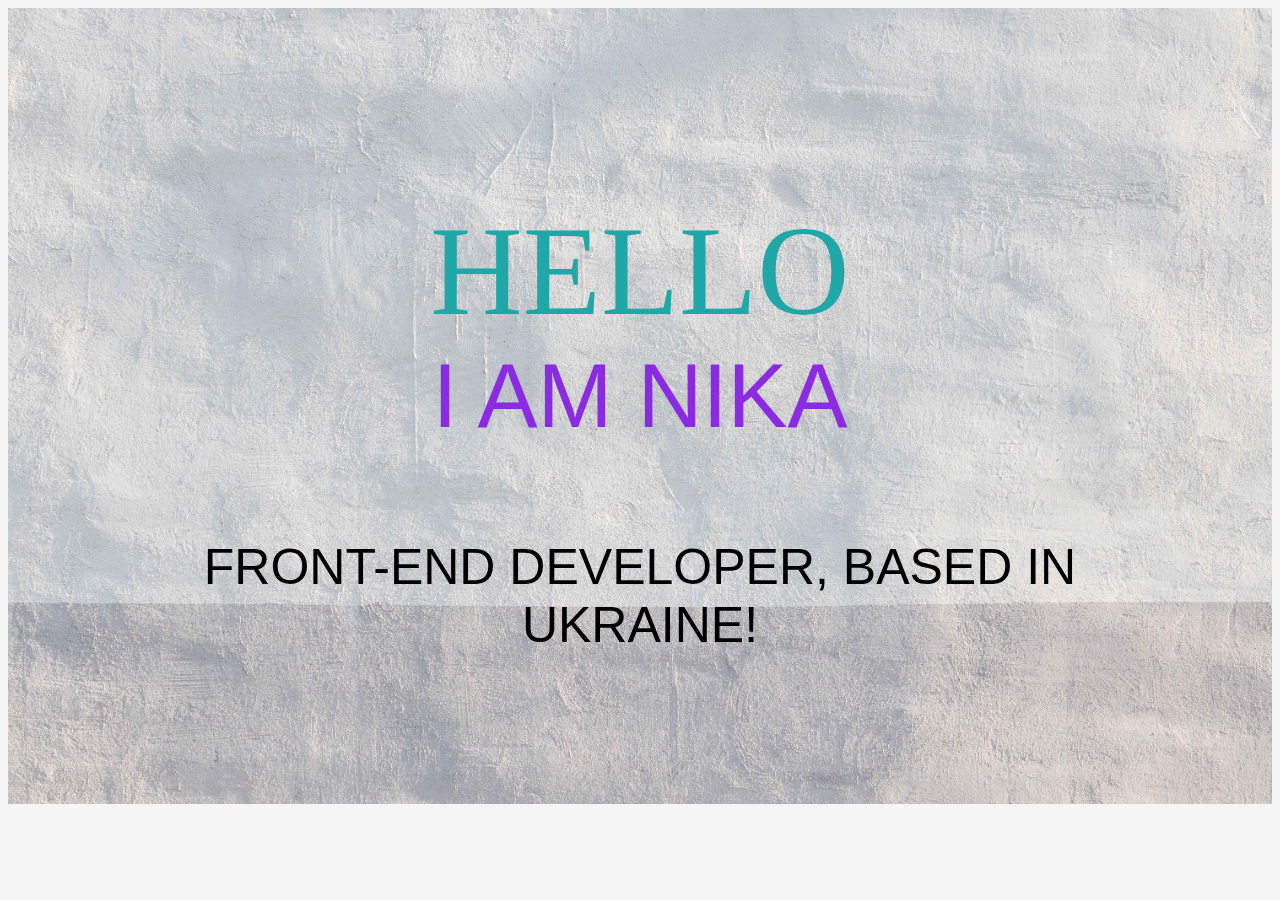
==== index.html @ bc00731a "create portfolio page" ====
<!DOCTYPE html>
<html lang="en">

<head>
    <meta charset="UTF-8">
    <meta name="viewport" content="width=device-width, initial-scale=1.0">
    <link rel="stylesheet" href="/css/portfolio.css">
    <link href="https://cdn.jsdelivr.net/npm/bootstrap@5.3.2/dist/css/bootstrap.min.css">
    <title>Nika-Portfolio</title>
</head>

<body>
    <div class="container">
    <div class="about_me">
        <p class="title"><em>Hello</em><br />I am Nika</p>
        <p class="short"> Front-end developer, based in Ukraine!</p>
    </div>
</div>
    <script src="https://cdn.jsdelivr.net/npm/bootstrap@5.3.2/dist/js/bootstrap.bundle.min.js"></script>
</body>

</html>
---- css/portfolio.css ----
body{
    background-color:whitesmoke;
}
.about_me {
  text-transform: uppercase;
  background-image: url(/img/pawel-czerwinski-APVgVX_yDDc-unsplash.jpg);
  background-size: cover;
  padding: 100px;
  text-align: center;
}
.title {
  color: blueviolet;
  font-family: Arial, Helvetica, sans-serif;
  font-size: 10vh;
  font-weight: 500;
}
em {
  color: rgb(32, 167, 167);
  font-family: Inter;
  font-size: 128px;
  font-style: normal;
  font-weight: 400;
  line-height: normal;
}
.short {
  font-size: 50px;
  font-family: "Gill Sans", "Gill Sans MT", Calibri, "Trebuchet MS", sans-serif;
}
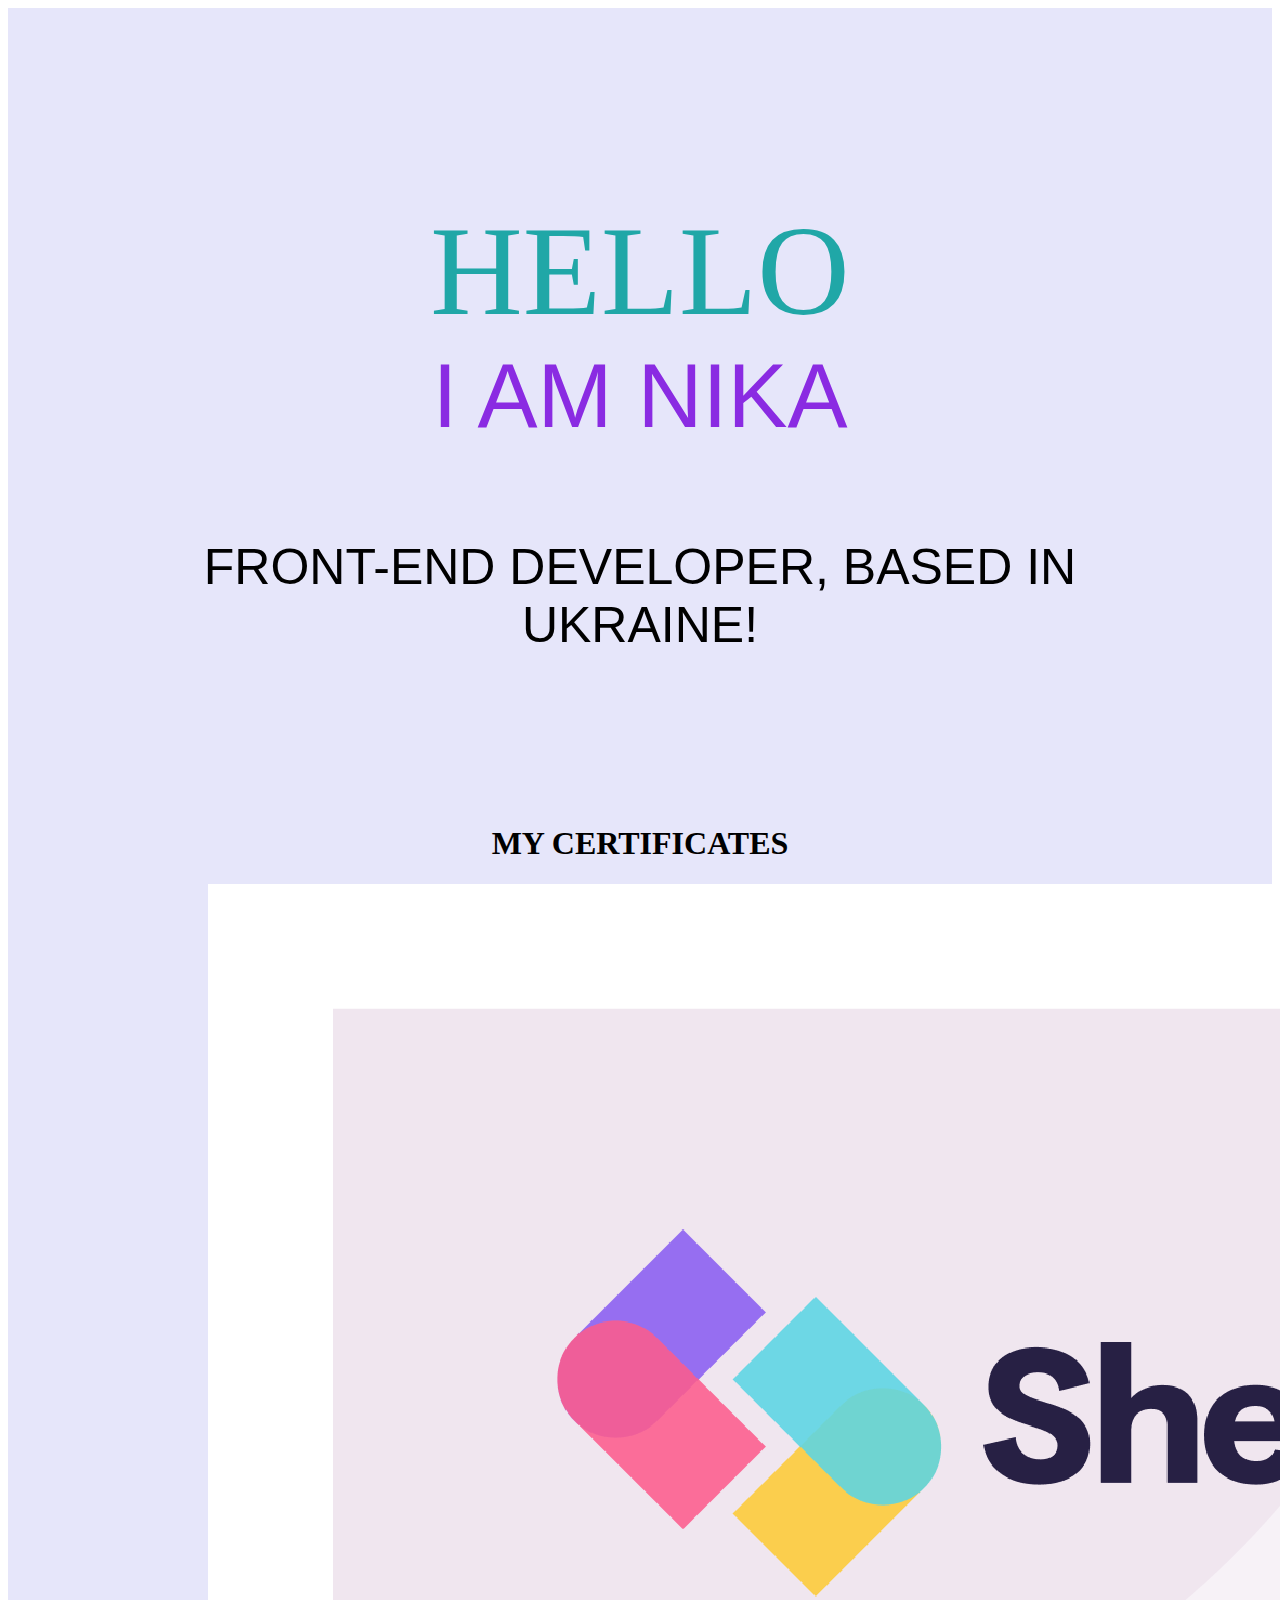
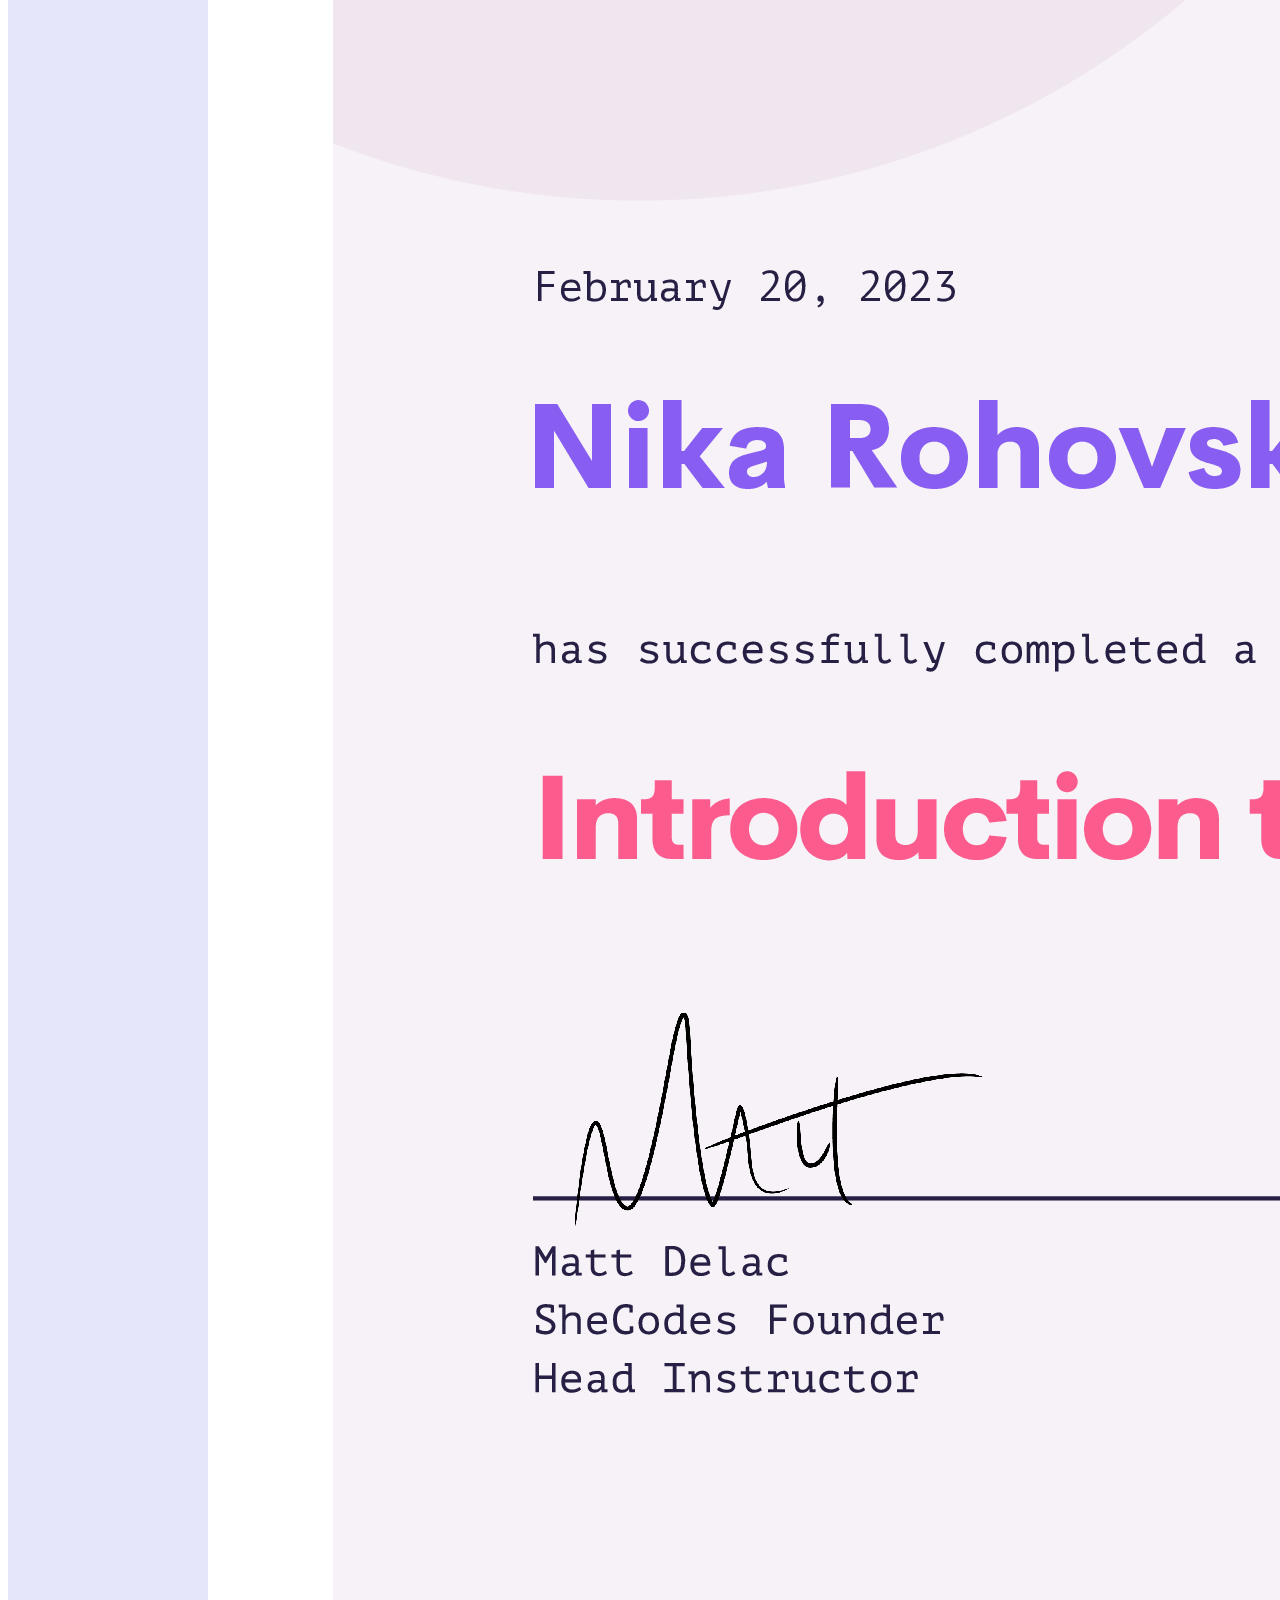
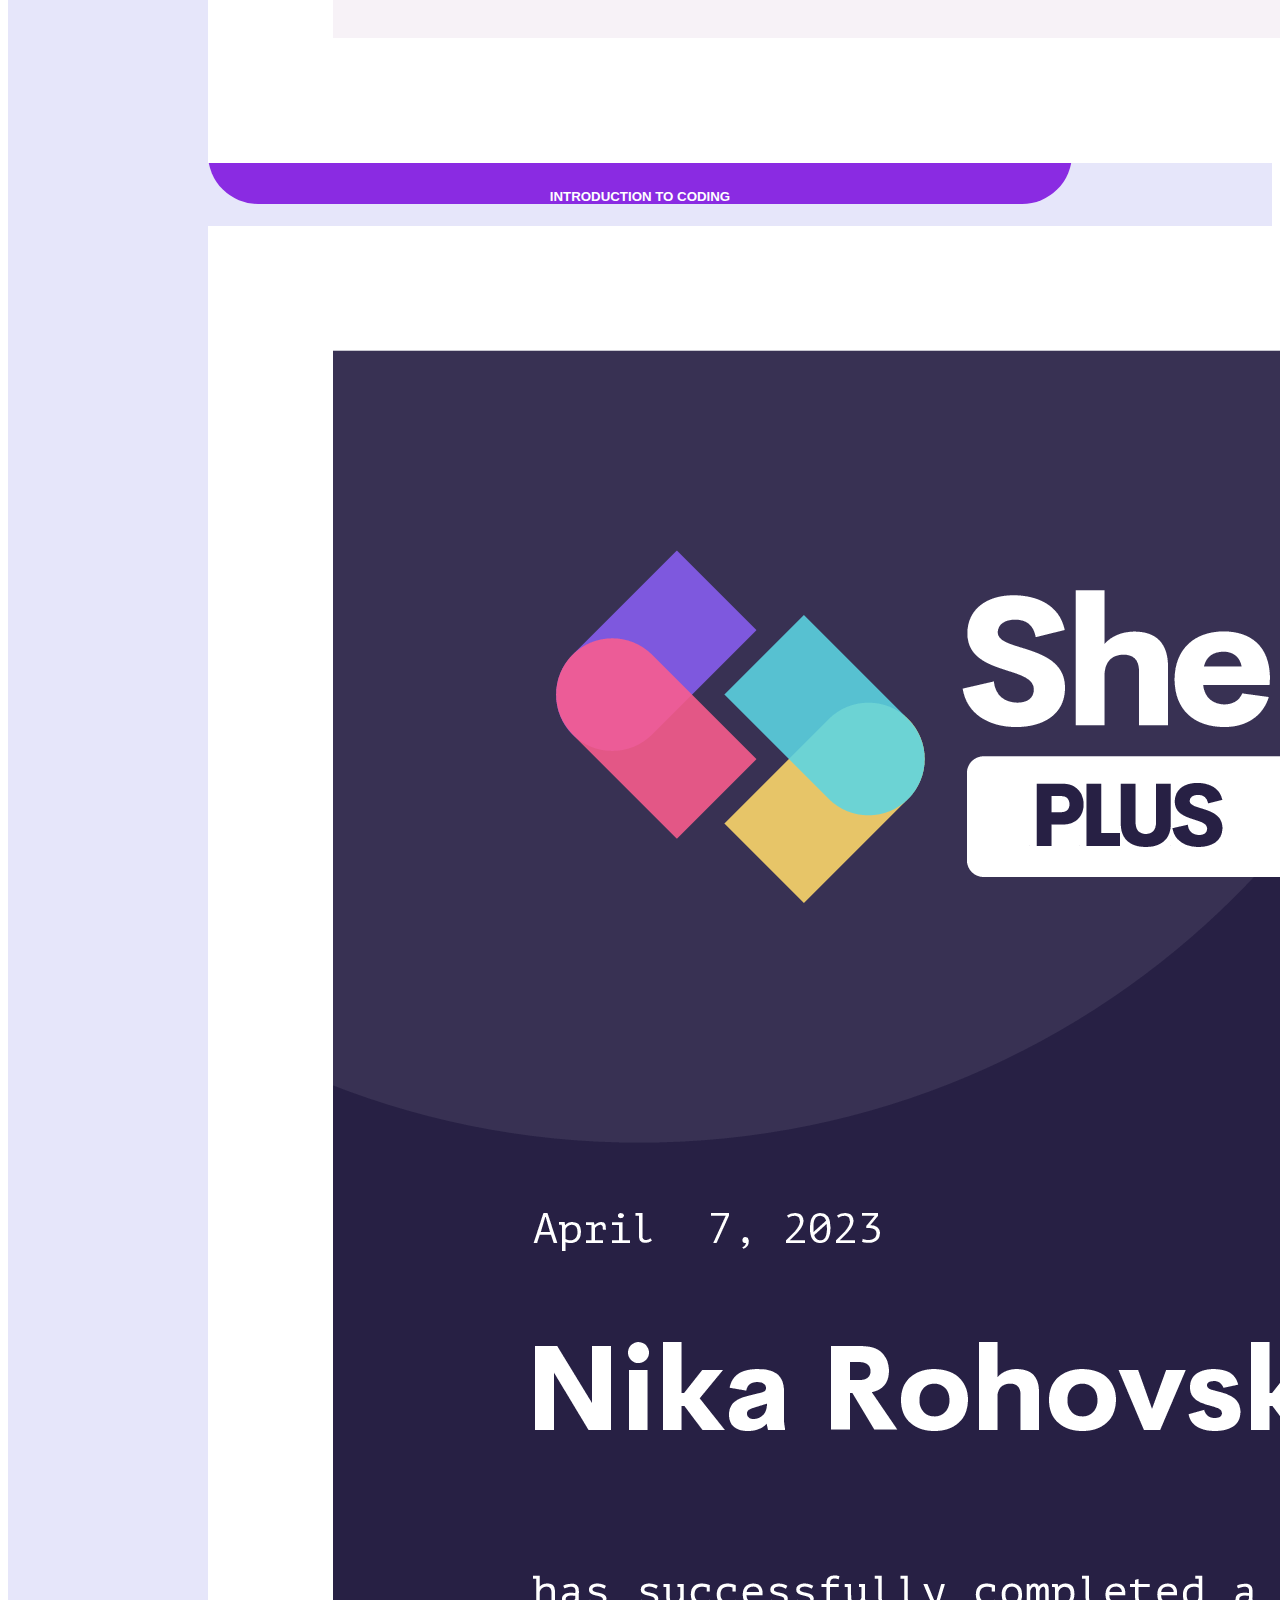
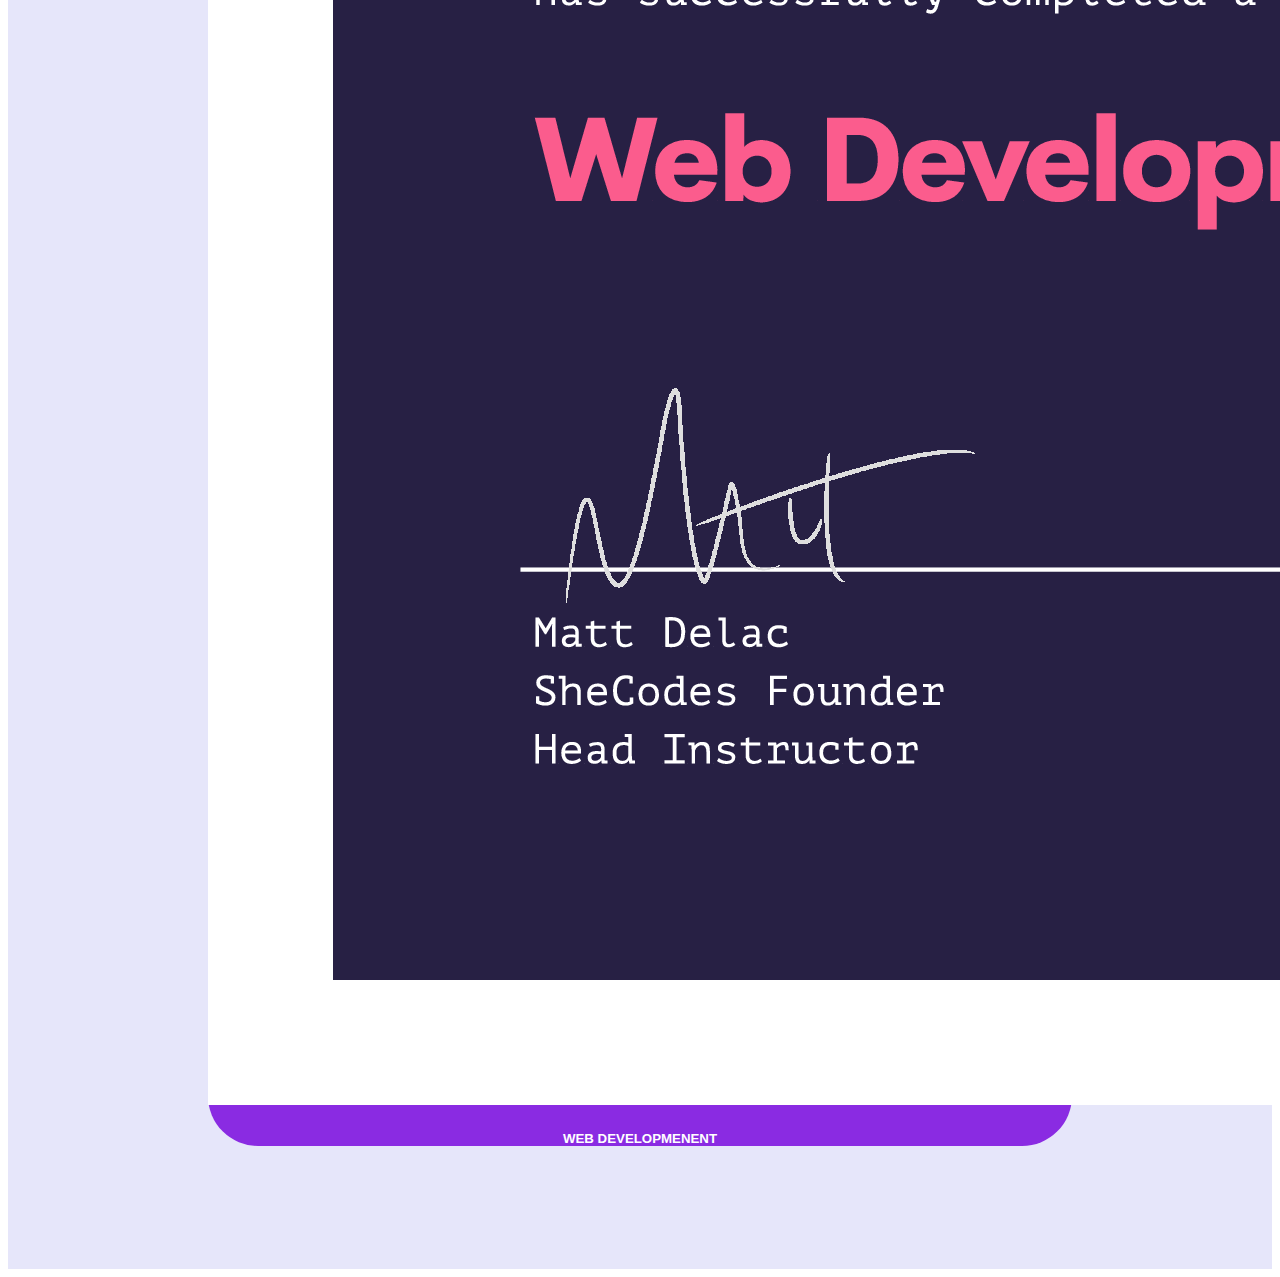
==== commit c1a6d515: "add certificates and link shcodes" ====
--- a/index.html
+++ b/index.html
@@ -5,18 +5,39 @@
     <meta charset="UTF-8">
     <meta name="viewport" content="width=device-width, initial-scale=1.0">
     <link rel="stylesheet" href="/css/portfolio.css">
-    <link href="https://cdn.jsdelivr.net/npm/bootstrap@5.3.2/dist/css/bootstrap.min.css">
+    <link href="https://cdn.jsdelivr.net/npm/bootstrap@5.3.2/dist/css/bootstrap.min.css" rel="stylesheet"
+        integrity="sha384-T3c6CoIi6uLrA9TneNEoa7RxnatzjcDSCmG1MXxSR1GAsXEV/Dwwykc2MPK8M2HN" crossorigin="anonymous">
     <title>Nika-Portfolio</title>
 </head>
 
 <body>
-    <div class="container">
-    <div class="about_me">
-        <p class="title"><em>Hello</em><br />I am Nika</p>
-        <p class="short"> Front-end developer, based in Ukraine!</p>
-    </div>
-</div>
-    <script src="https://cdn.jsdelivr.net/npm/bootstrap@5.3.2/dist/js/bootstrap.bundle.min.js"></script>
+    <div class="portfolio_project">
+        <div class="about_me">
+            <p class="title"><em>Hello</em><br />I am Nika</p>
+            <p class="short"> Front-end developer, based in Ukraine!</p>
+        </div>
+        <div class="portfolio">
+            <h1> My certificates</h1>
+            <div class="card-group">
+                <div class="card">
+                    <a href="https://www.shecodes.io">
+                        <img src="/img/134509.png" class="card-img-top" alt="...">
+                    </a>
+                    <div class="card-body">
+                        <h5 class="card-title">Introduction to coding</h5>
+                    </div>
+                </div>
+                <div class="card">
+                    <a href="https://www.shecodes.io">
+                        <img src="/img/139335.png" class="card-img-top" alt="...">
+                    </a>
+                    <div class="card-body">
+                        <h5 class="card-title">Web Developmenent</h5>
+                    </div>
+                </div>
+            </div>
+        </div>
+        <script src="https://cdn.jsdelivr.net/npm/bootstrap@5.3.2/dist/js/bootstrap.bundle.min.js"></script>
 </body>
 
 </html>--- a/css/portfolio.css
+++ b/css/portfolio.css
@@ -1,10 +1,9 @@
-body{
-    background-color:whitesmoke;
+.portfolio_project{
+   background-color:lavender;
+    
 }
 .about_me {
   text-transform: uppercase;
-  background-image: url(/img/pawel-czerwinski-APVgVX_yDDc-unsplash.jpg);
-  background-size: cover;
   padding: 100px;
   text-align: center;
 }
@@ -26,3 +25,19 @@
   font-size: 50px;
   font-family: "Gill Sans", "Gill Sans MT", Calibri, "Trebuchet MS", sans-serif;
 }
+.portfolio{
+    margin: 0px 200px 0px 200px;
+    text-transform: uppercase;
+    font-family: Inter;
+    text-align: center;
+    padding-bottom: 100px;
+}
+.card-group{
+    gap: 50px;
+}
+.card-group .card{
+    border-radius: 50px;
+    background-color: blueviolet;
+    color: rgb(255, 255, 255);
+    font-family: sans-serif;
+}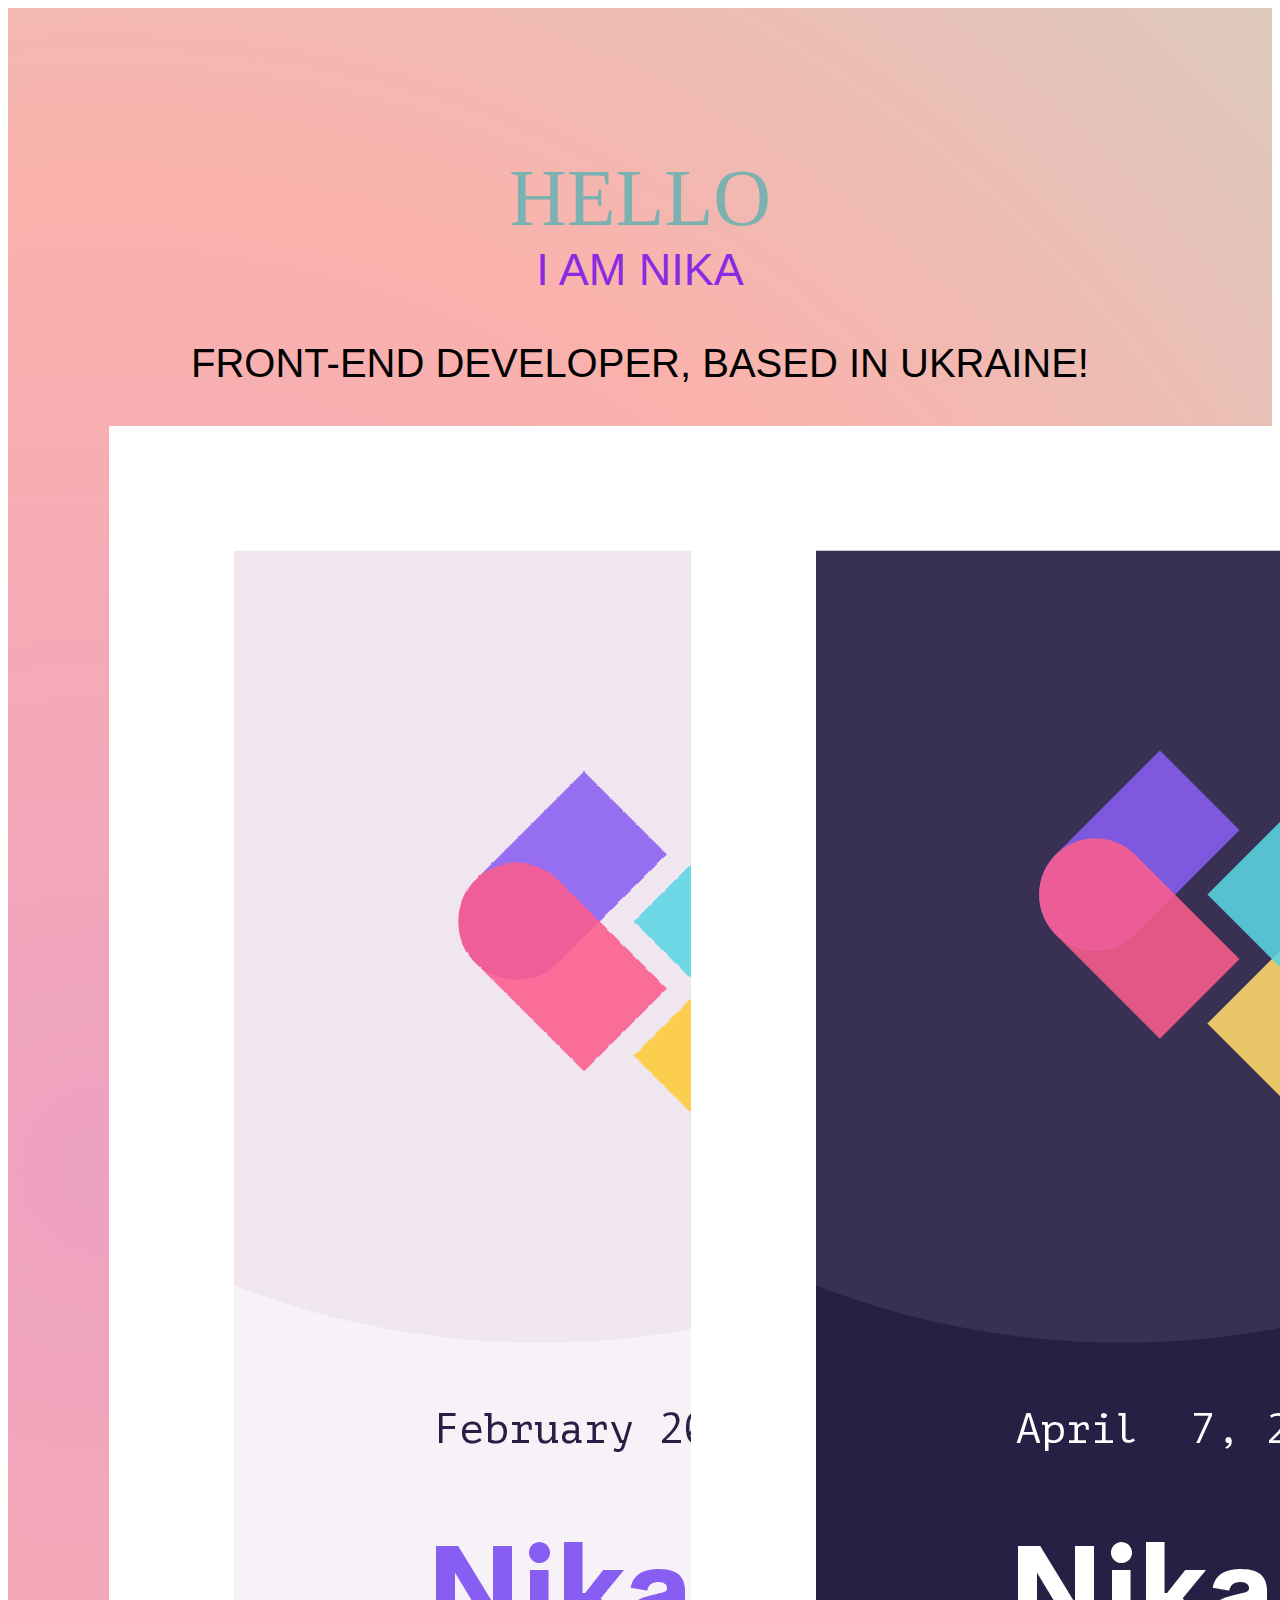
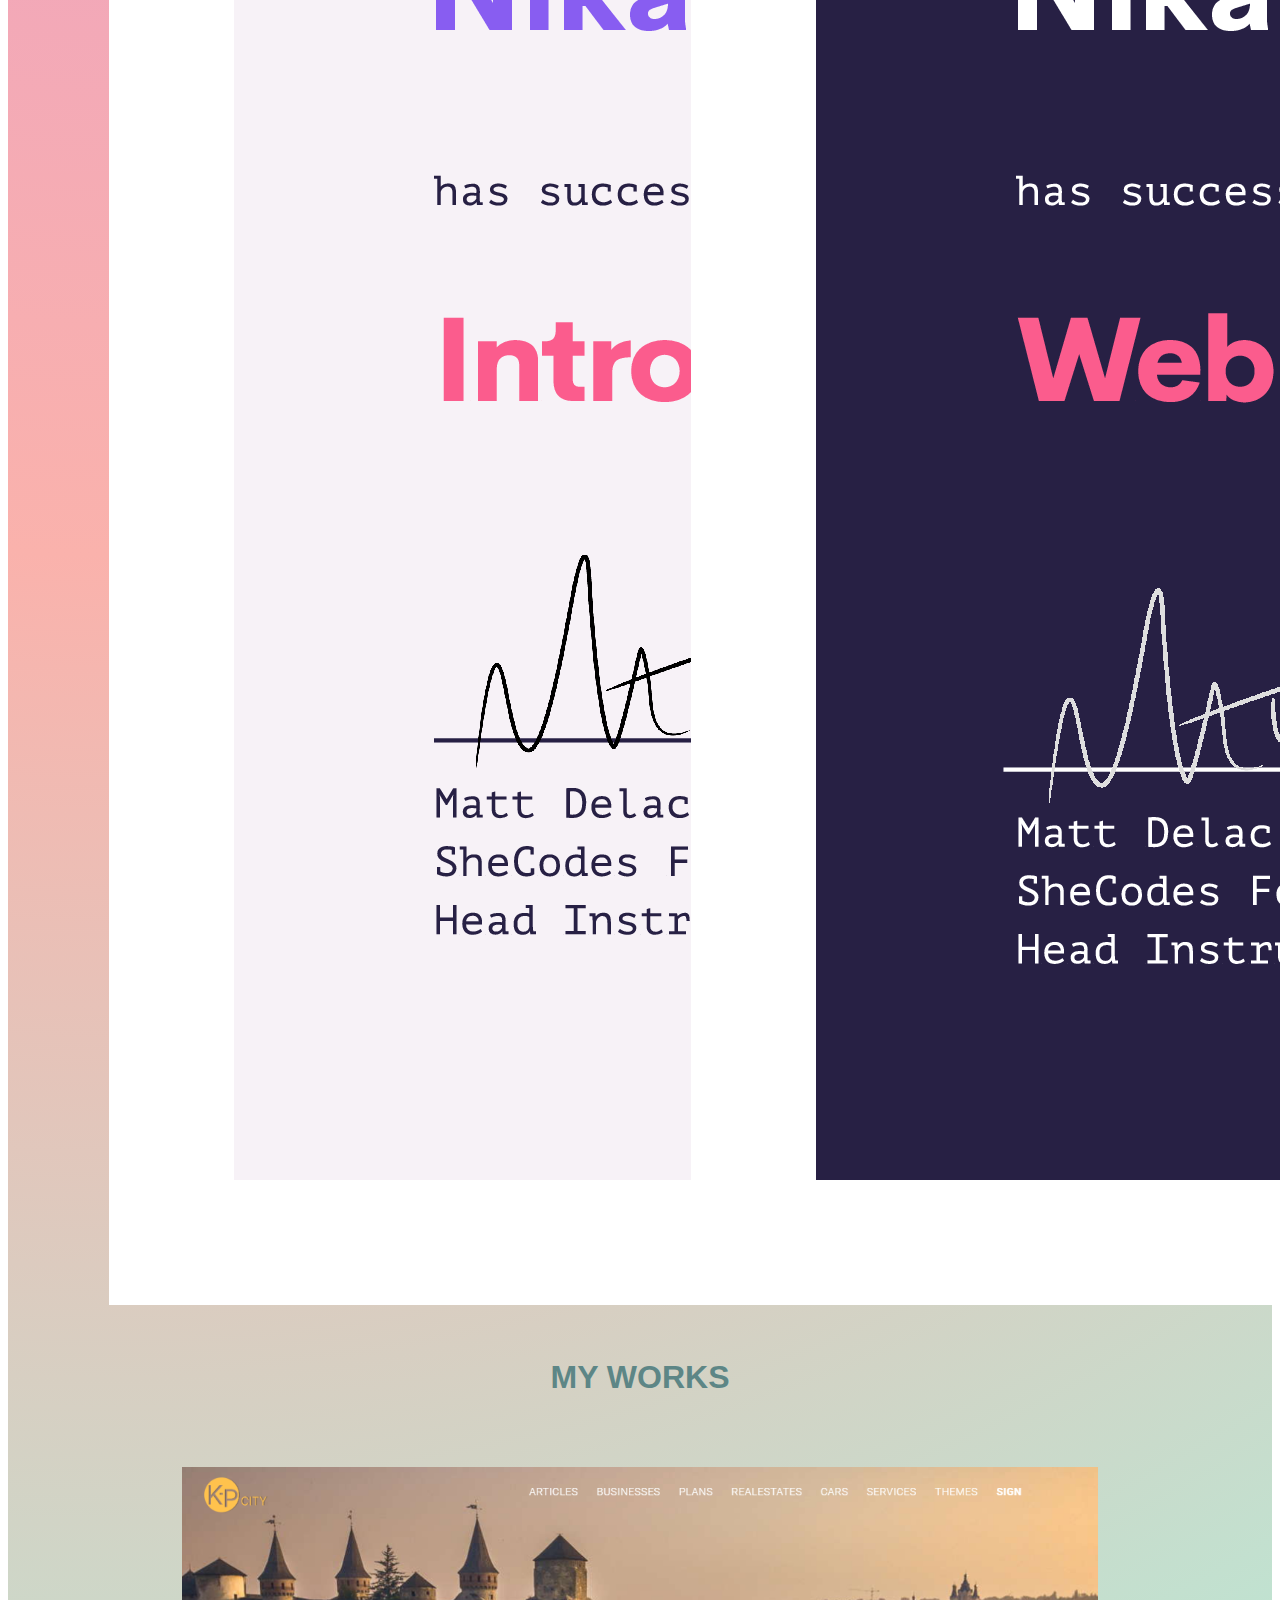
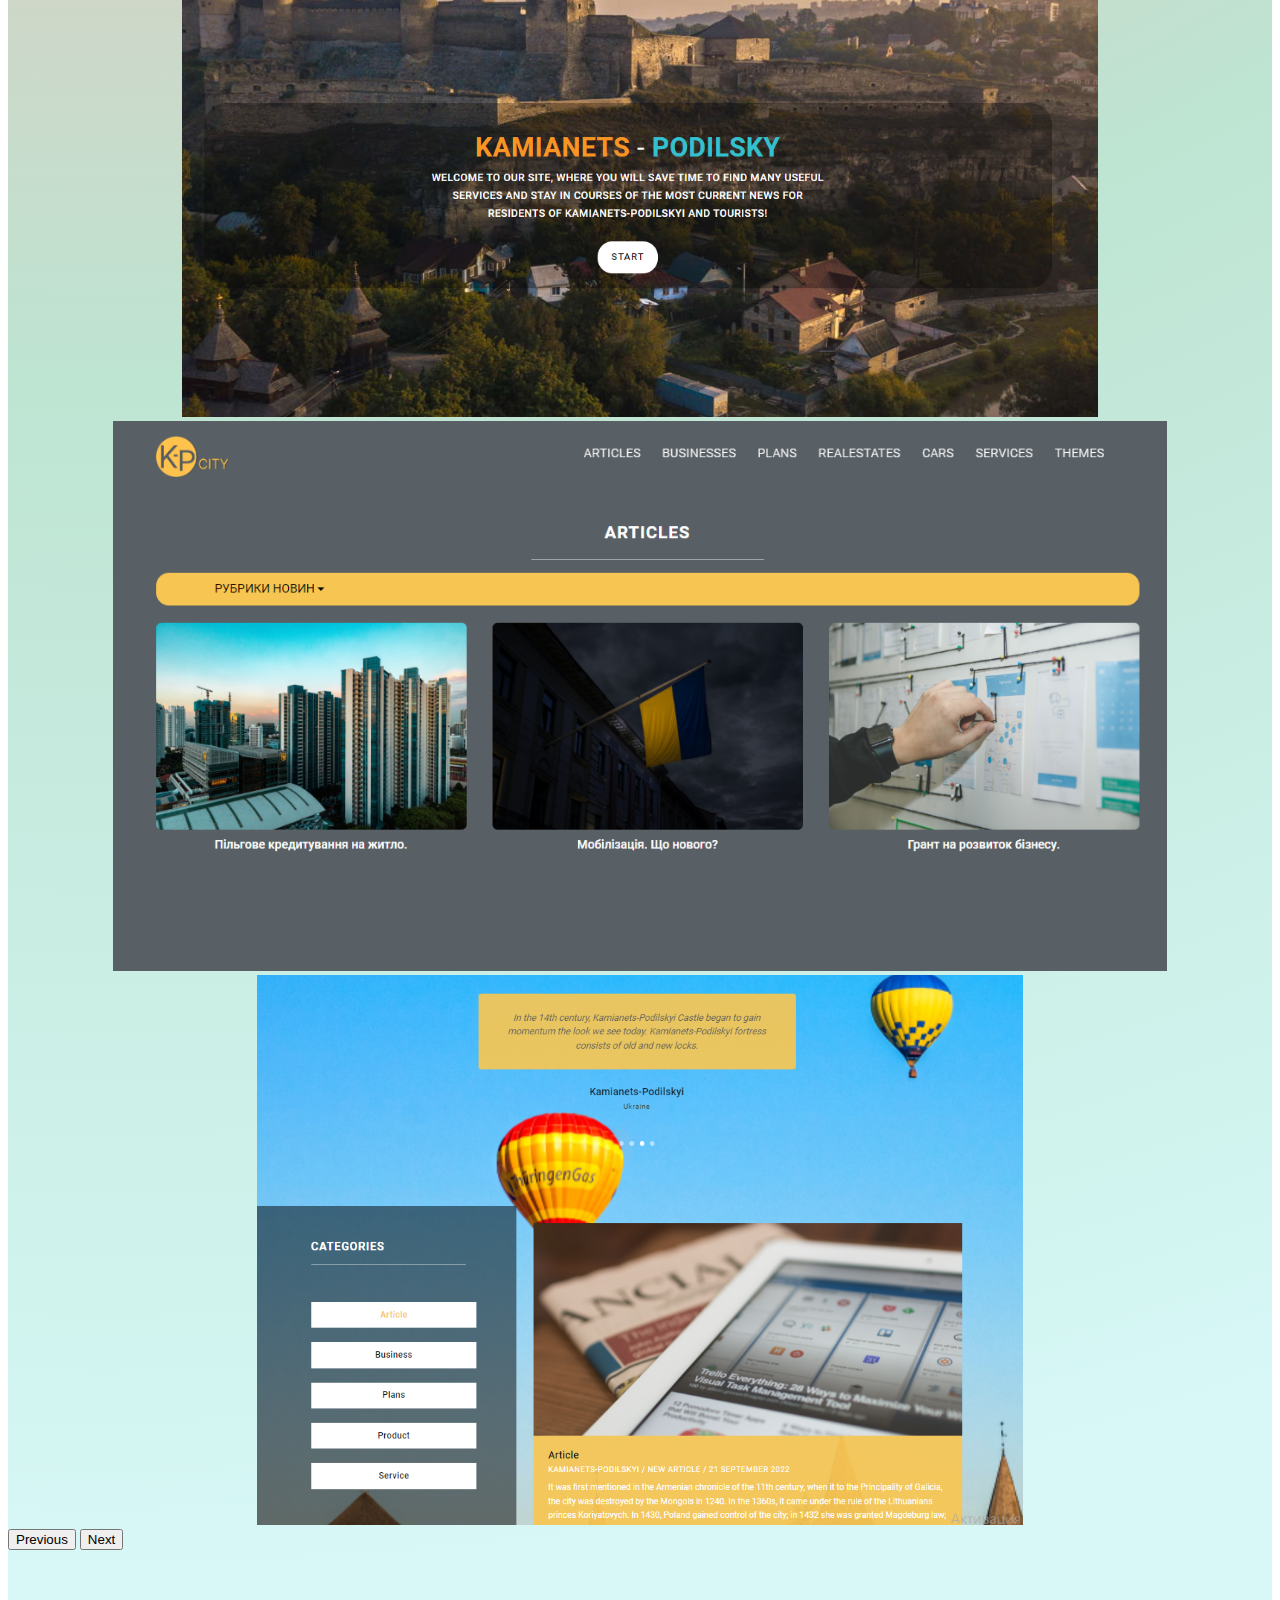
==== commit dfc92e5a: "update my portfolio" ====
--- a/index.html
+++ b/index.html
@@ -12,31 +12,47 @@
 
 <body>
     <div class="portfolio_project">
-        <div class="about_me">
+        <div class="about_me container">
             <p class="title"><em>Hello</em><br />I am Nika</p>
             <p class="short"> Front-end developer, based in Ukraine!</p>
         </div>
-        <div class="portfolio">
-            <h1> My certificates</h1>
-            <div class="card-group">
-                <div class="card">
-                    <a href="https://www.shecodes.io">
-                        <img src="/img/134509.png" class="card-img-top" alt="...">
-                    </a>
-                    <div class="card-body">
-                        <h5 class="card-title">Introduction to coding</h5>
-                    </div>
+        <div class="portfolio container">
+            <div class="card" style="width: 30rem;">
+                <a href="https://www.shecodes.io">
+                <img src="/img/134509.png" class="card-img-top" alt="...">
+                </a>
+              </div>
+              <div class="card" style="width: 30rem;">
+                <a href="https://www.shecodes.io">
+                <img src="/img/139335.png" class="card-img-top" alt="...">
+                </a>
+              </div>
+        </div>
+
+        <div class="my_works container">
+            <h1> My works</h1>
+            <div id="carouselExampleAutoplaying" class="carousel slide" data-bs-ride="carousel">
+                <div class="carousel-inner">
+                  <div class="carousel-item active">
+                    <img src="/img/work1.png" class="d-block w-100" alt="...">
+                  </div>
+                  <div class="carousel-item">
+                    <img src="/img/work2.png" class="d-block w-100" alt="...">
+                  </div>
+                  <div class="carousel-item">
+                    <img src="/img/work3.png" class="d-block w-100" alt="..." width="">
+                  </div>
                 </div>
-                <div class="card">
-                    <a href="https://www.shecodes.io">
-                        <img src="/img/139335.png" class="card-img-top" alt="...">
-                    </a>
-                    <div class="card-body">
-                        <h5 class="card-title">Web Developmenent</h5>
-                    </div>
-                </div>
+                <button class="carousel-control-prev" type="button" data-bs-target="#carouselExampleAutoplaying" data-bs-slide="prev">
+                  <span class="carousel-control-prev-icon" aria-hidden="true"></span>
+                  <span class="visually-hidden">Previous</span>
+                </button>
+                <button class="carousel-control-next" type="button" data-bs-target="#carouselExampleAutoplaying" data-bs-slide="next">
+                  <span class="carousel-control-next-icon" aria-hidden="true"></span>
+                  <span class="visually-hidden">Next</span>
+                </button>
+              </div>
             </div>
-        </div>
         <script src="https://cdn.jsdelivr.net/npm/bootstrap@5.3.2/dist/js/bootstrap.bundle.min.js"></script>
 </body>
 
--- a/css/portfolio.css
+++ b/css/portfolio.css
@@ -1,43 +1,61 @@
 .portfolio_project{
-   background-color:lavender;
-    
+  background: radial-gradient(circle at 7.5% 24%, rgb(237, 161, 193) 0%, rgb(250, 178, 172) 25.5%, rgb(190, 228, 210) 62.3%, rgb(215, 248, 247) 93.8%);
 }
 .about_me {
   text-transform: uppercase;
-  padding: 100px;
+  padding-top: 100px;
   text-align: center;
 }
 .title {
   color: blueviolet;
   font-family: Arial, Helvetica, sans-serif;
-  font-size: 10vh;
+  font-size: 5vh;
   font-weight: 500;
 }
 em {
-  color: rgb(32, 167, 167);
+  color: rgb(124, 177, 177);
   font-family: Inter;
-  font-size: 128px;
+  font-size: 80px;
   font-style: normal;
   font-weight: 400;
   line-height: normal;
 }
 .short {
-  font-size: 50px;
+  font-size: 40px;
   font-family: "Gill Sans", "Gill Sans MT", Calibri, "Trebuchet MS", sans-serif;
 }
 .portfolio{
-    margin: 0px 200px 0px 200px;
-    text-transform: uppercase;
-    font-family: Inter;
-    text-align: center;
-    padding-bottom: 100px;
+  display: flex;
+  justify-content:space-evenly;
 }
 .card-group{
-    gap: 50px;
+  display: block;
+  margin: 0 auto;
+   width: 820px;
 }
 .card-group .card{
     border-radius: 50px;
     background-color: blueviolet;
     color: rgb(255, 255, 255);
     font-family: sans-serif;
+}
+.carousel{
+ padding-top: 50px;
+  display: block;
+  margin: 0 auto;
+}
+.carousel img{
+  width: 100%;
+  height: 550px;
+  object-fit:contain;
+}
+.my_works{
+  padding-bottom: 100px;
+}
+.my_works h1{
+  margin-top: 50px;
+  color: rgb(93, 134, 134);
+  font-family: sans-serif;
+  text-align: center;
+  text-transform: uppercase;
 }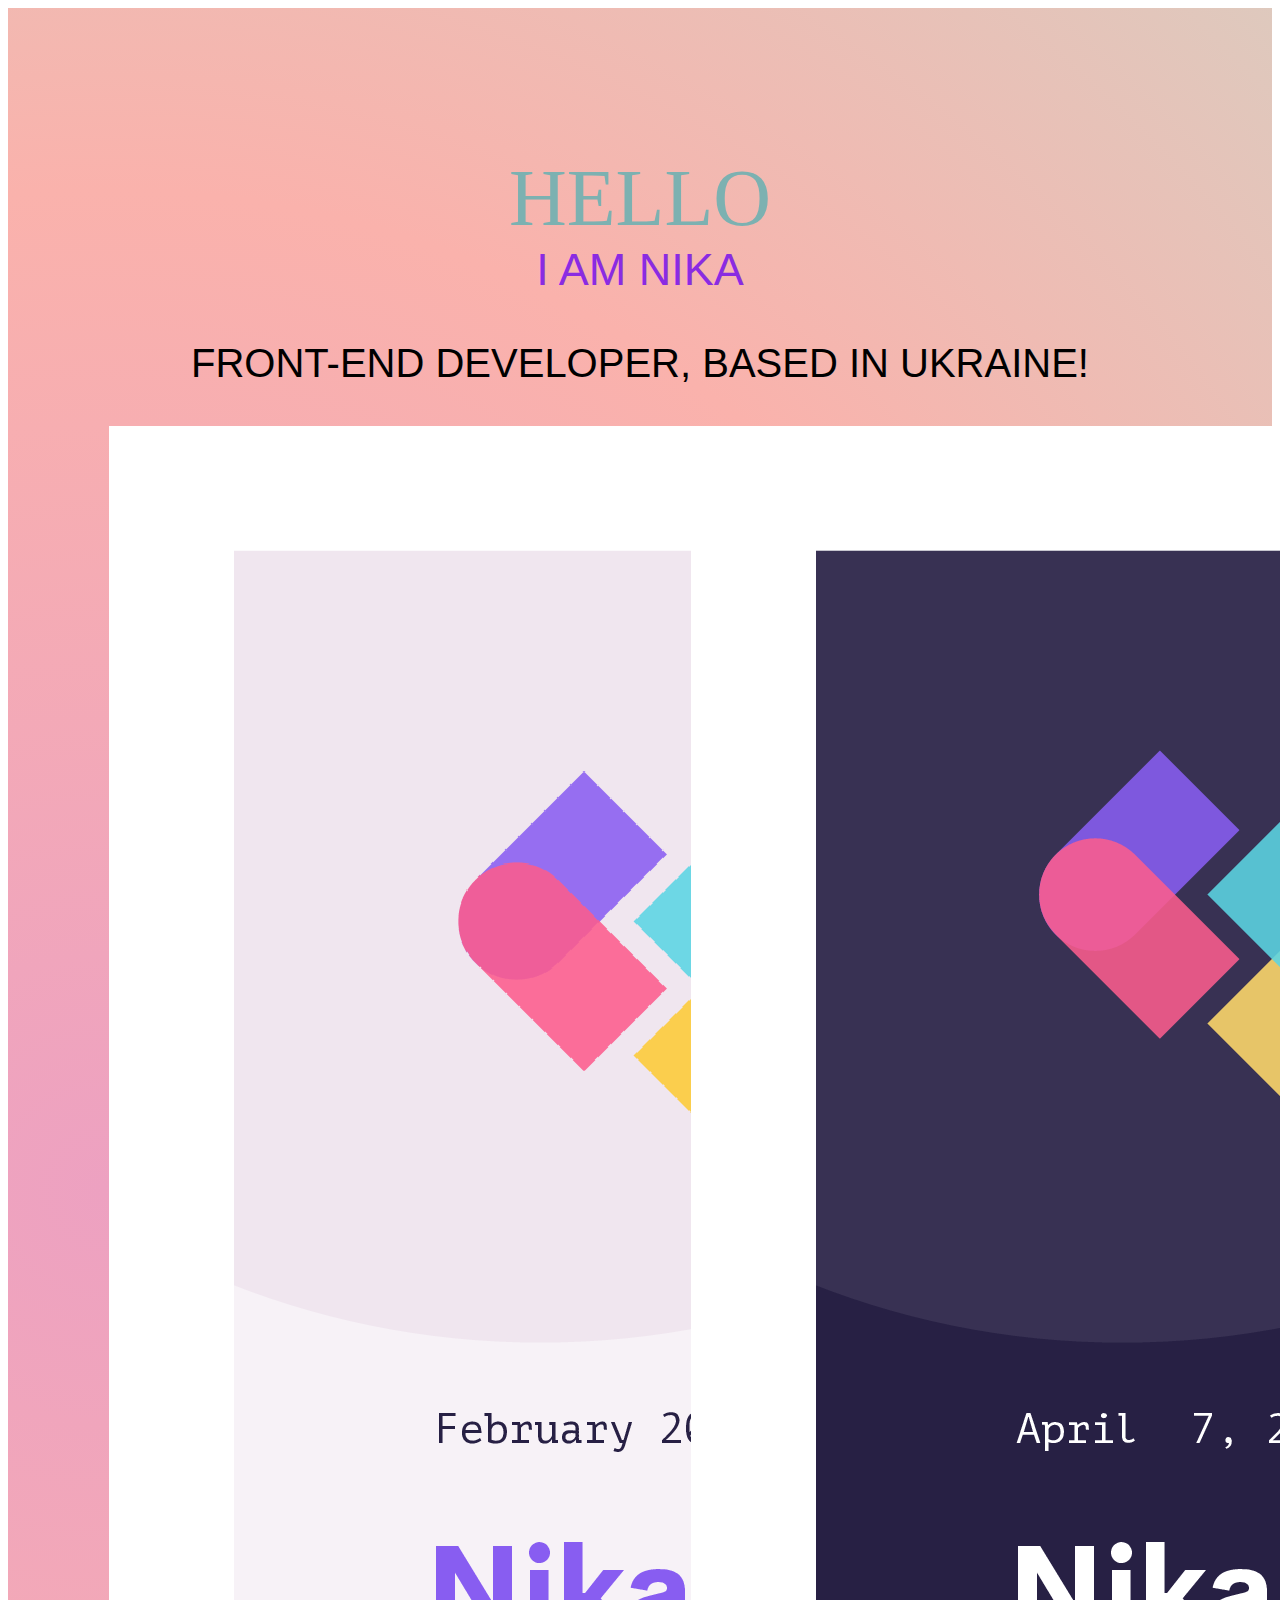
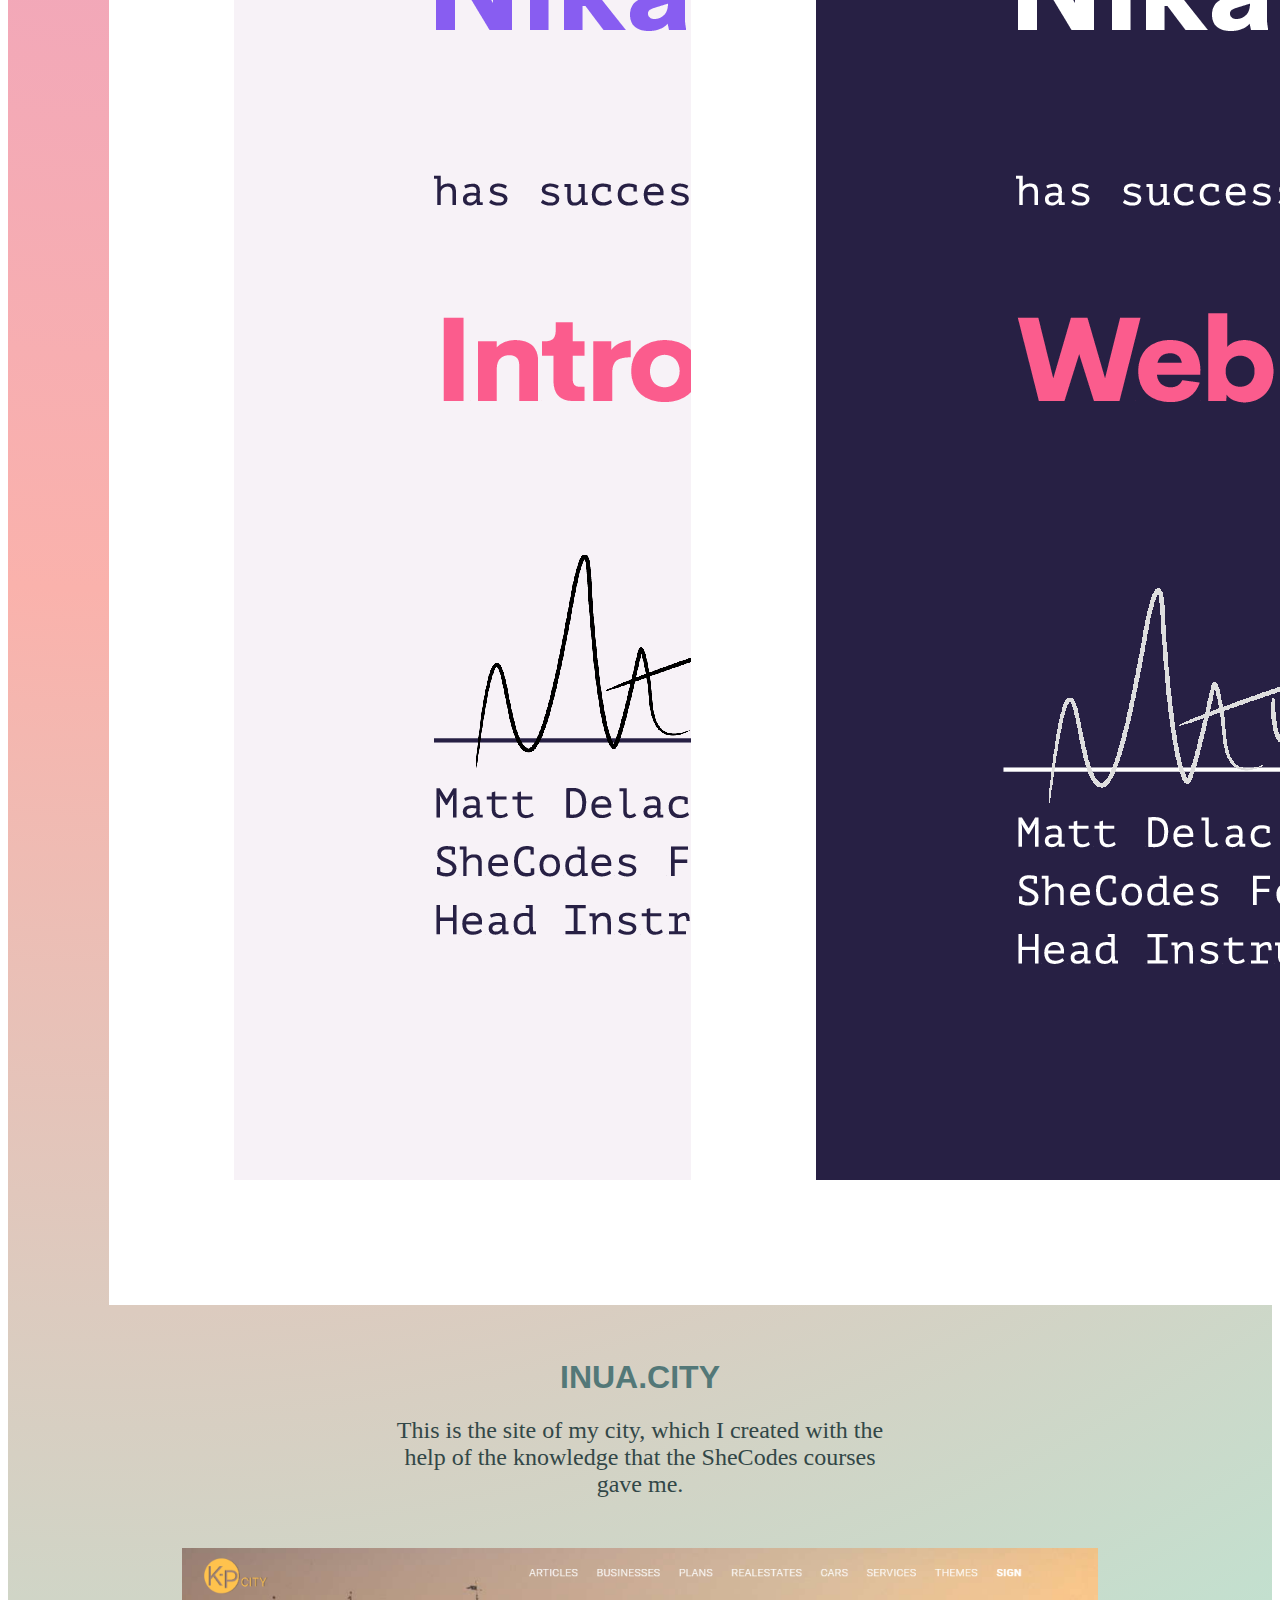
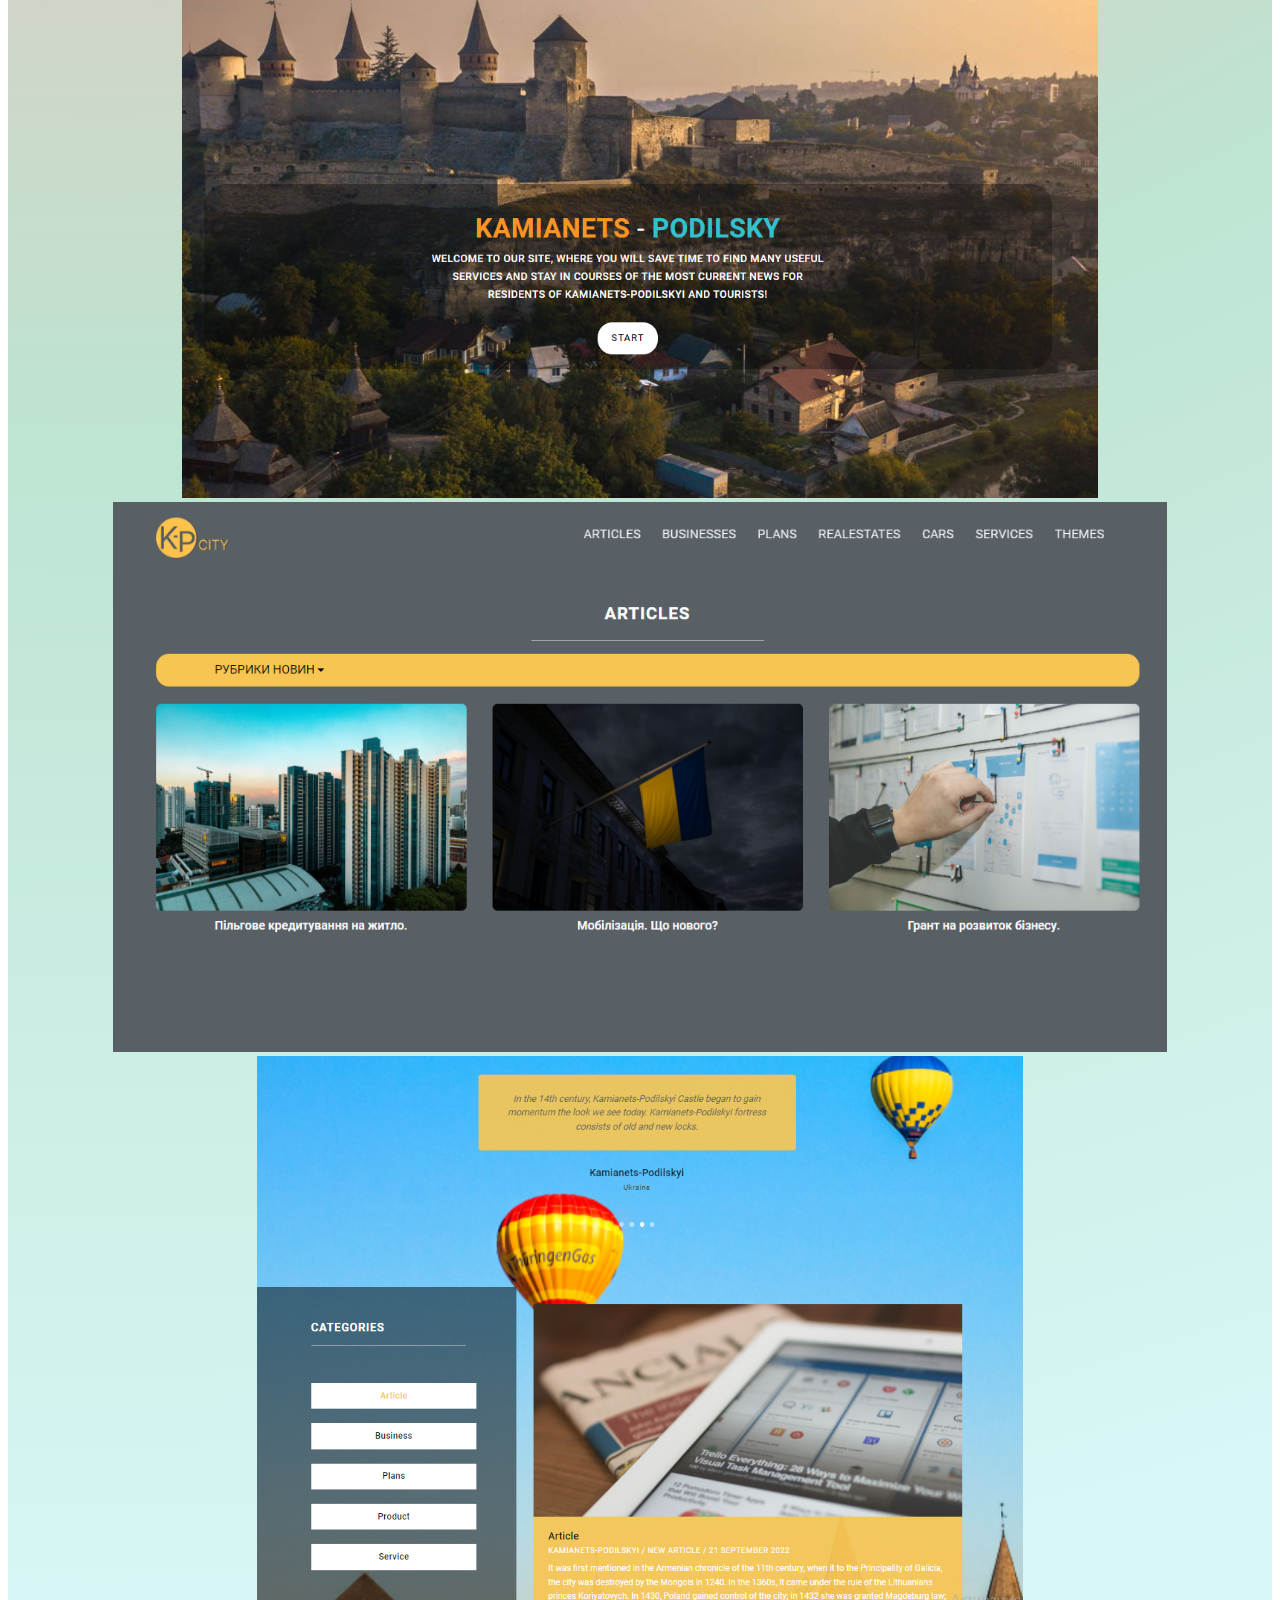
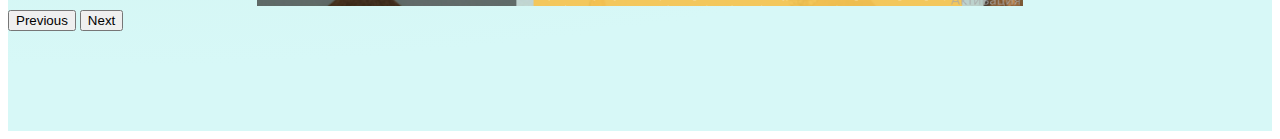
==== commit 7259285d: "update design" ====
--- a/index.html
+++ b/index.html
@@ -30,7 +30,8 @@
         </div>
 
         <div class="my_works container">
-            <h1> My works</h1>
+          <h1>INUA.CITY</h1>
+            <p class="short_works">This is the site of my city, which I created with the help of the knowledge that the SheCodes courses gave me.</p>
             <div id="carouselExampleAutoplaying" class="carousel slide" data-bs-ride="carousel">
                 <div class="carousel-inner">
                   <div class="carousel-item active">
--- a/css/portfolio.css
+++ b/css/portfolio.css
@@ -54,8 +54,16 @@
 }
 .my_works h1{
   margin-top: 50px;
-  color: rgb(93, 134, 134);
+  color: rgb(83, 120, 120);
   font-family: sans-serif;
   text-align: center;
   text-transform: uppercase;
-}+}
+.short_works{
+  color: rgb(50, 71, 71);
+  text-align: center;
+  font-size: 24px;
+  display: block;
+  margin: 0 auto;
+  width: 500px;
+}
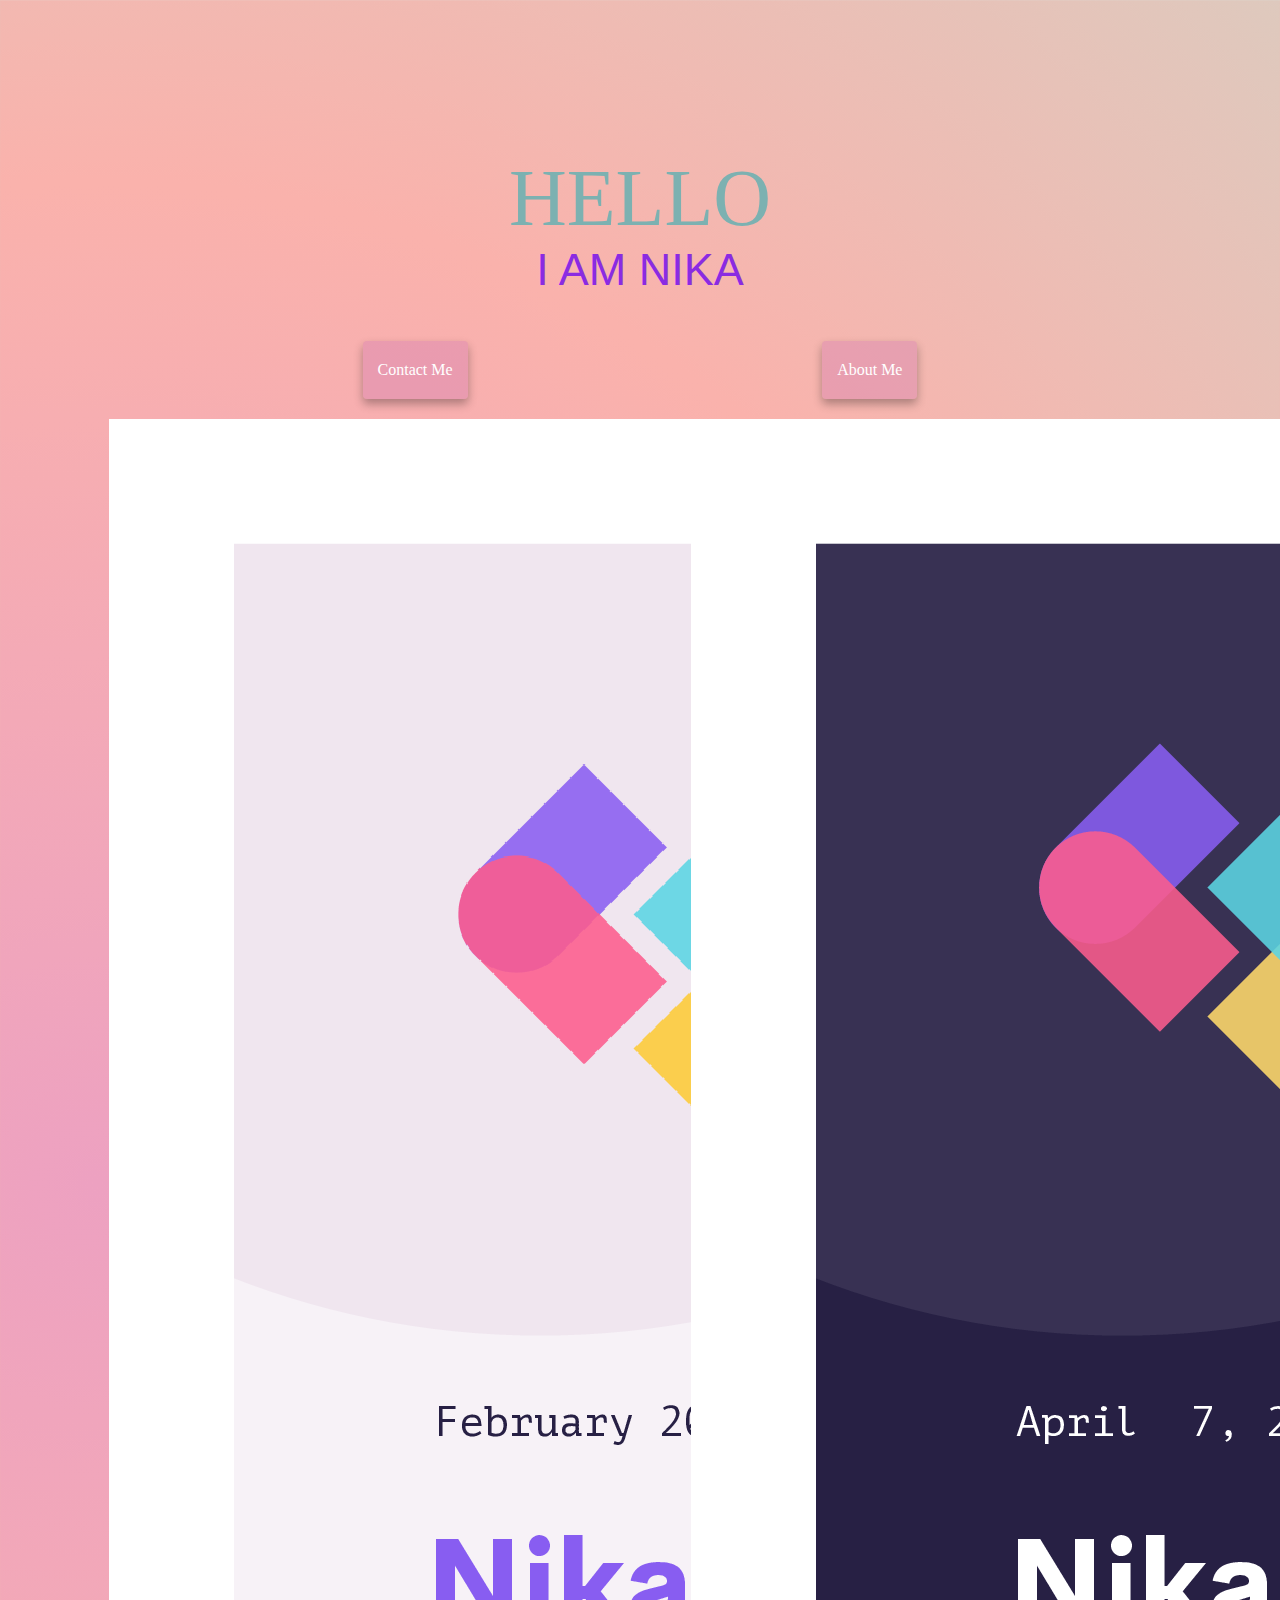
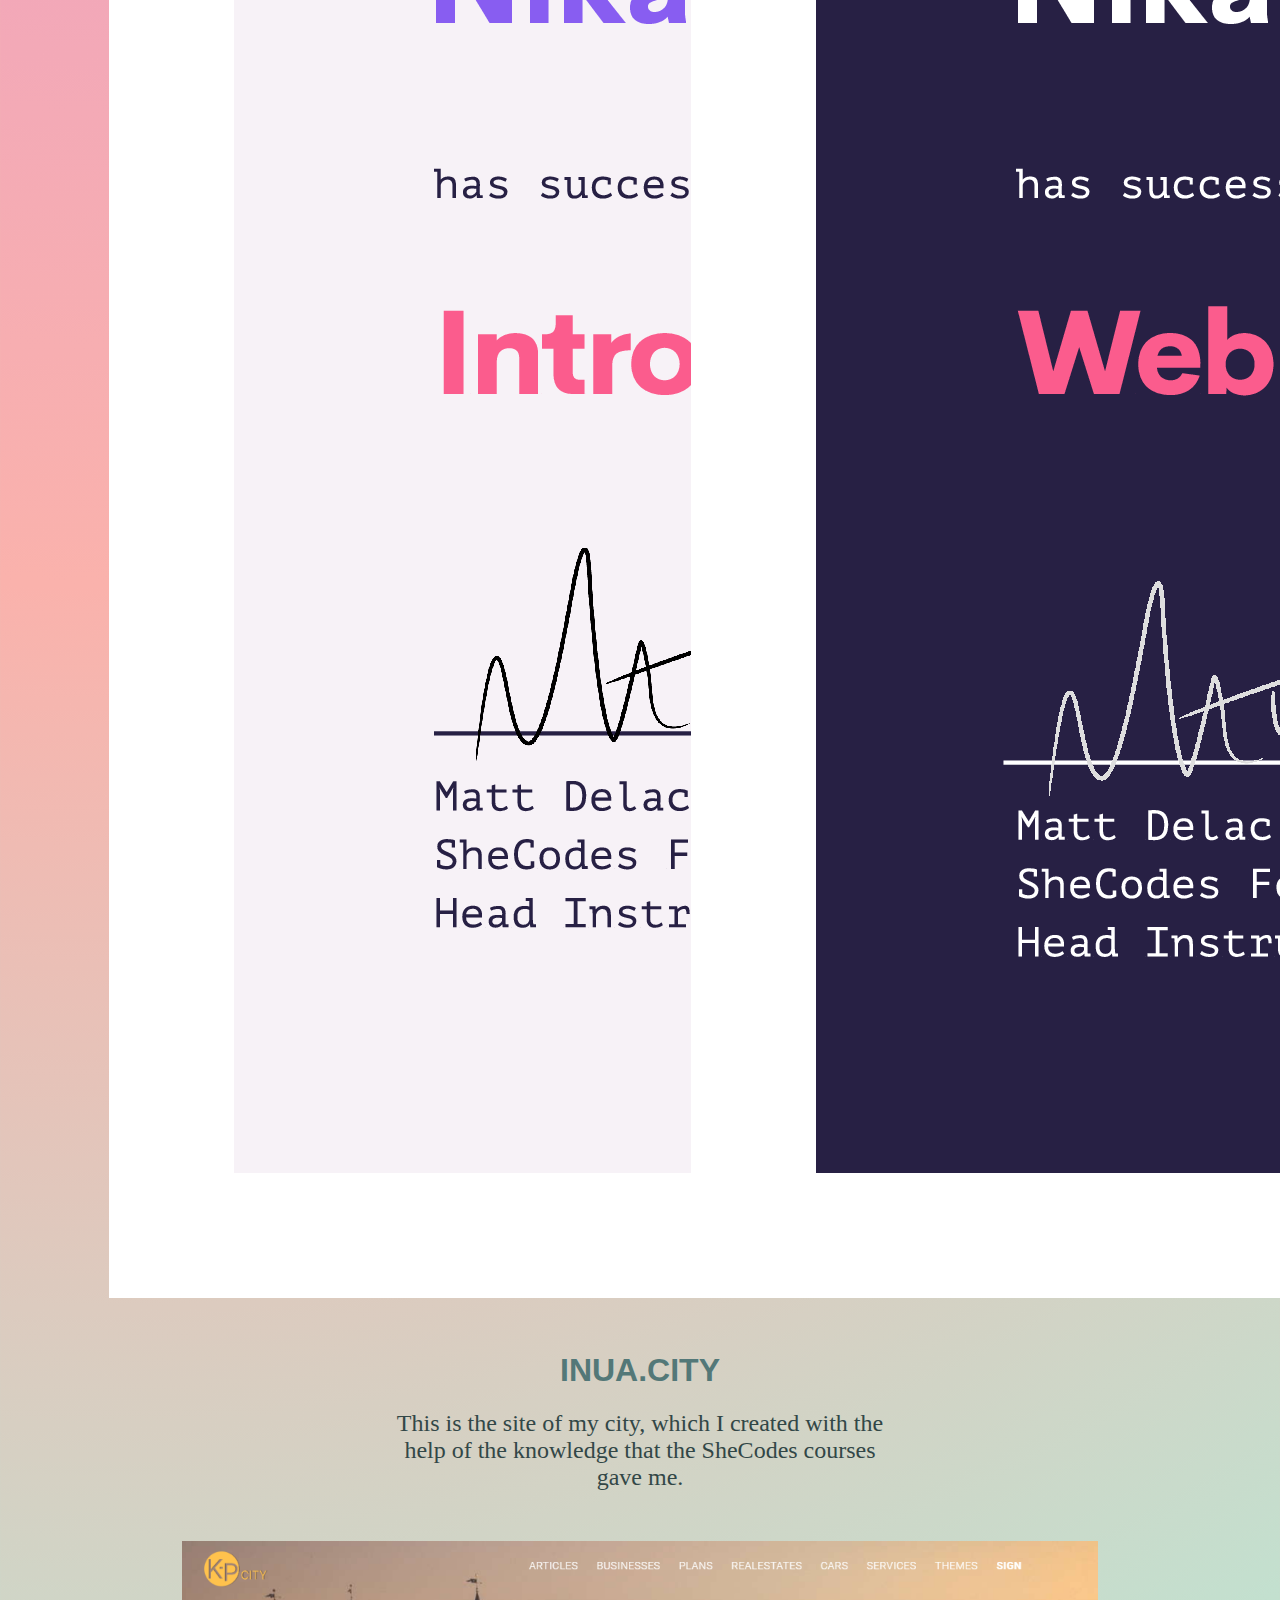
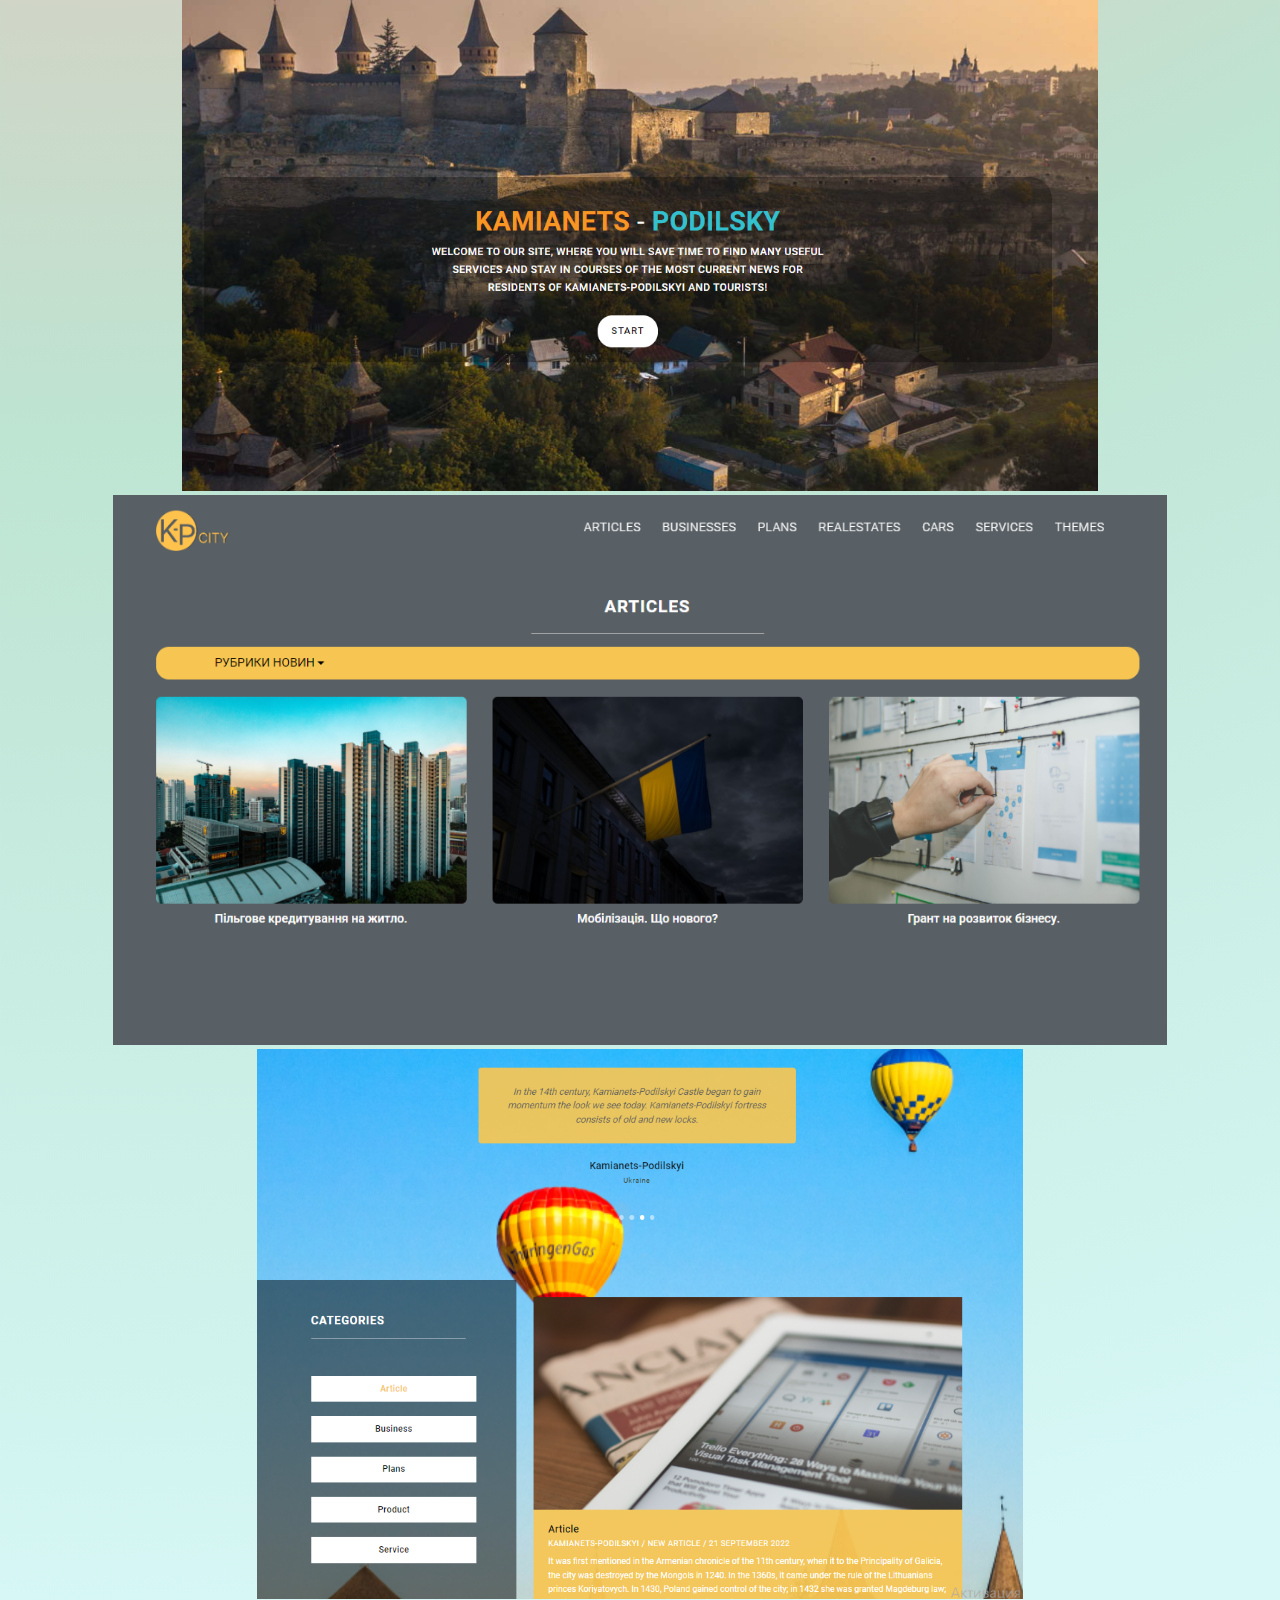
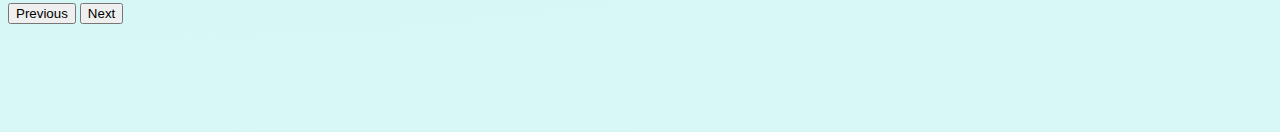
==== commit 0e3a940d: "add about page" ====
--- a/index.html
+++ b/index.html
@@ -10,11 +10,13 @@
     <title>Nika-Portfolio</title>
 </head>
 
-<body>
-    <div class="portfolio_project">
+<body class="body">
         <div class="about_me container">
             <p class="title"><em>Hello</em><br />I am Nika</p>
-            <p class="short"> Front-end developer, based in Ukraine!</p>
+            <div class="navigation-links">
+              <a href="#" class="contact-link">Contact me</a>
+              <a href="about.html" class="about-link">About me</a>
+            </div>
         </div>
         <div class="portfolio container">
             <div class="card" style="width: 30rem;">
@@ -53,7 +55,6 @@
                   <span class="visually-hidden">Next</span>
                 </button>
               </div>
-            </div>
         <script src="https://cdn.jsdelivr.net/npm/bootstrap@5.3.2/dist/js/bootstrap.bundle.min.js"></script>
 </body>
 
--- a/css/portfolio.css
+++ b/css/portfolio.css
@@ -1,4 +1,9 @@
-.portfolio_project{
+:root {
+  --primary-color: #d279b05f;
+  --secondary-color: #f5f2fe;
+  --box-shadow: 0 5px 10px rgba(0, 0, 0, 0.3);
+}
+.body{
   background: radial-gradient(circle at 7.5% 24%, rgb(237, 161, 193) 0%, rgb(250, 178, 172) 25.5%, rgb(190, 228, 210) 62.3%, rgb(215, 248, 247) 93.8%);
 }
 .about_me {
@@ -67,3 +72,34 @@
   margin: 0 auto;
   width: 500px;
 }
+.about_page{
+  text-transform: uppercase;
+  padding-top: 100px;
+  text-align: center;
+}
+.about_text{
+  color: rgb(25, 165, 165);
+}
+.navigation-links {
+  display: flex;
+  justify-content: space-evenly;
+  margin-bottom: 20px;
+}
+
+.navigation-links a {
+  border-radius: 4px;
+  padding: 20px 15px;
+  text-decoration: none;
+  text-transform: capitalize;
+}
+.contact-link {
+  background: var(--primary-color);
+  box-shadow: var(--box-shadow);
+  color: white;
+}
+
+.about-link {
+  background: var(--primary-color);
+  box-shadow: var(--box-shadow);
+  color: white;
+}
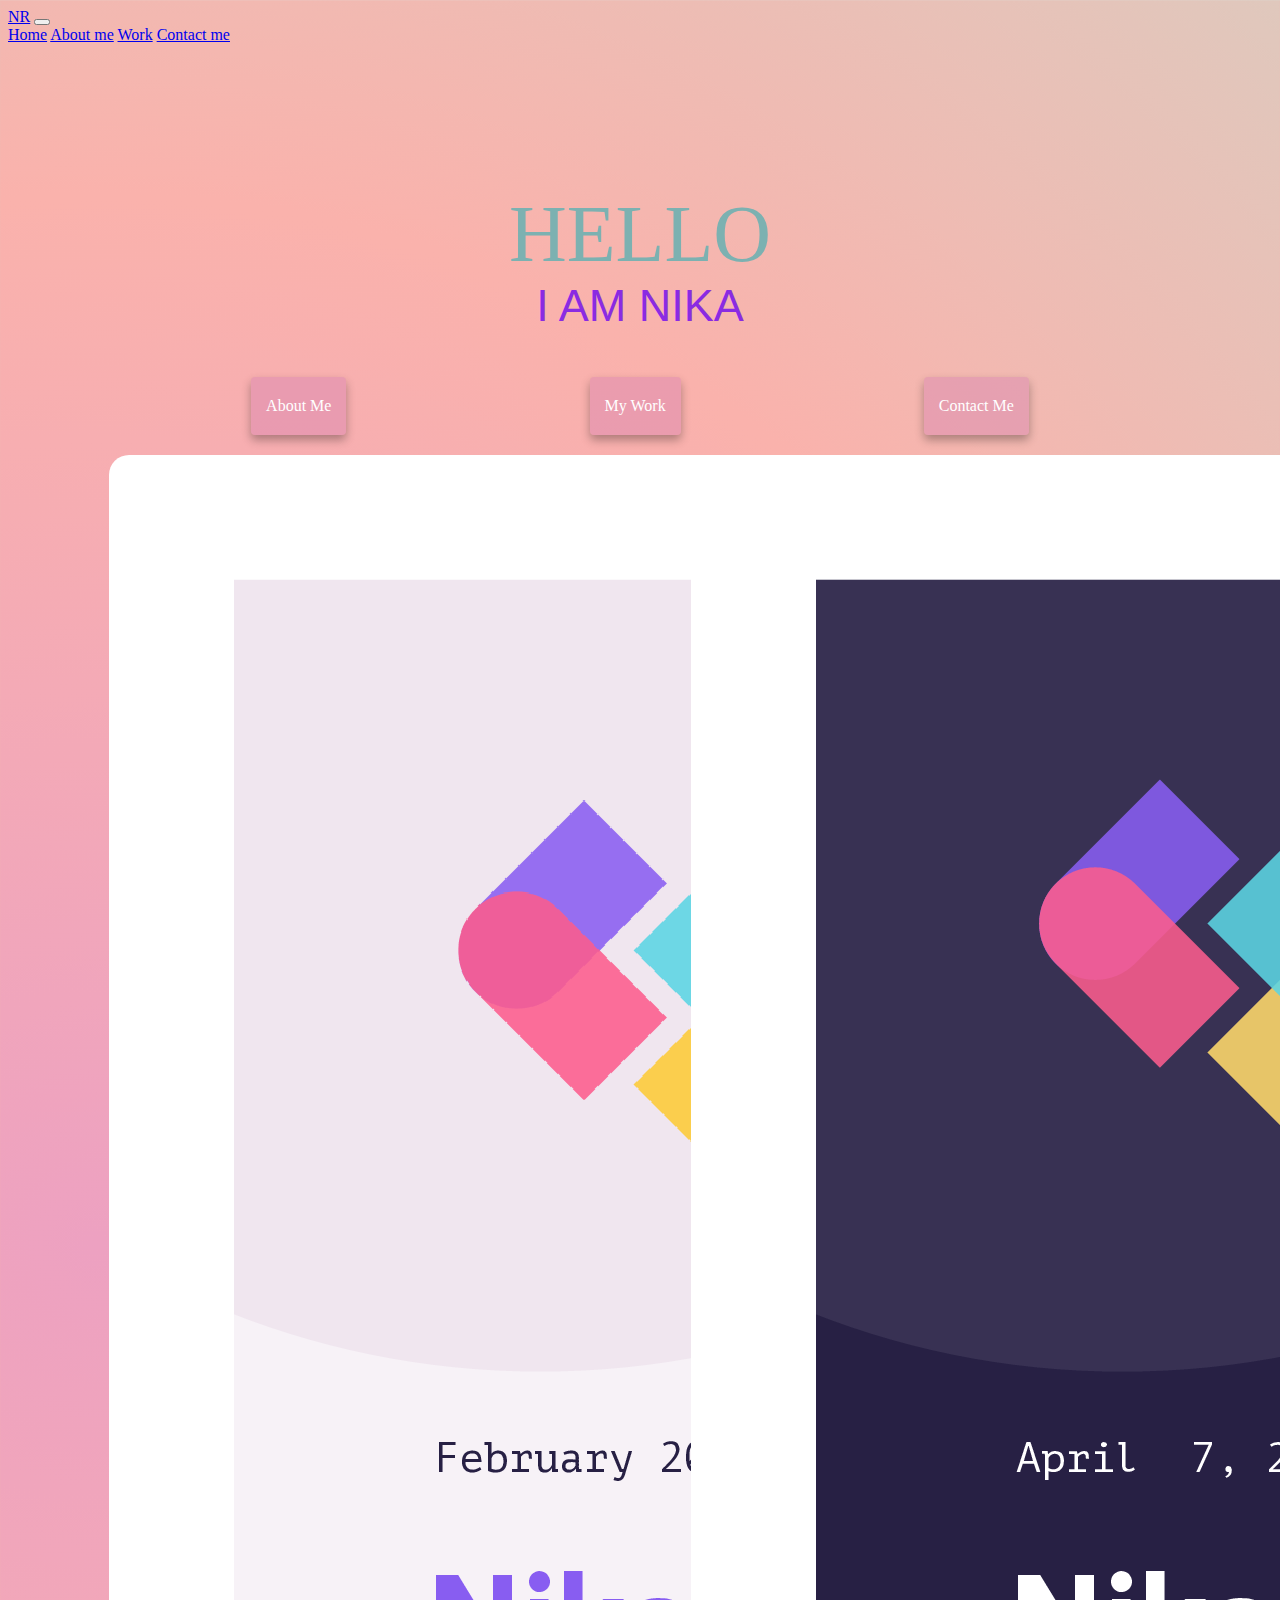
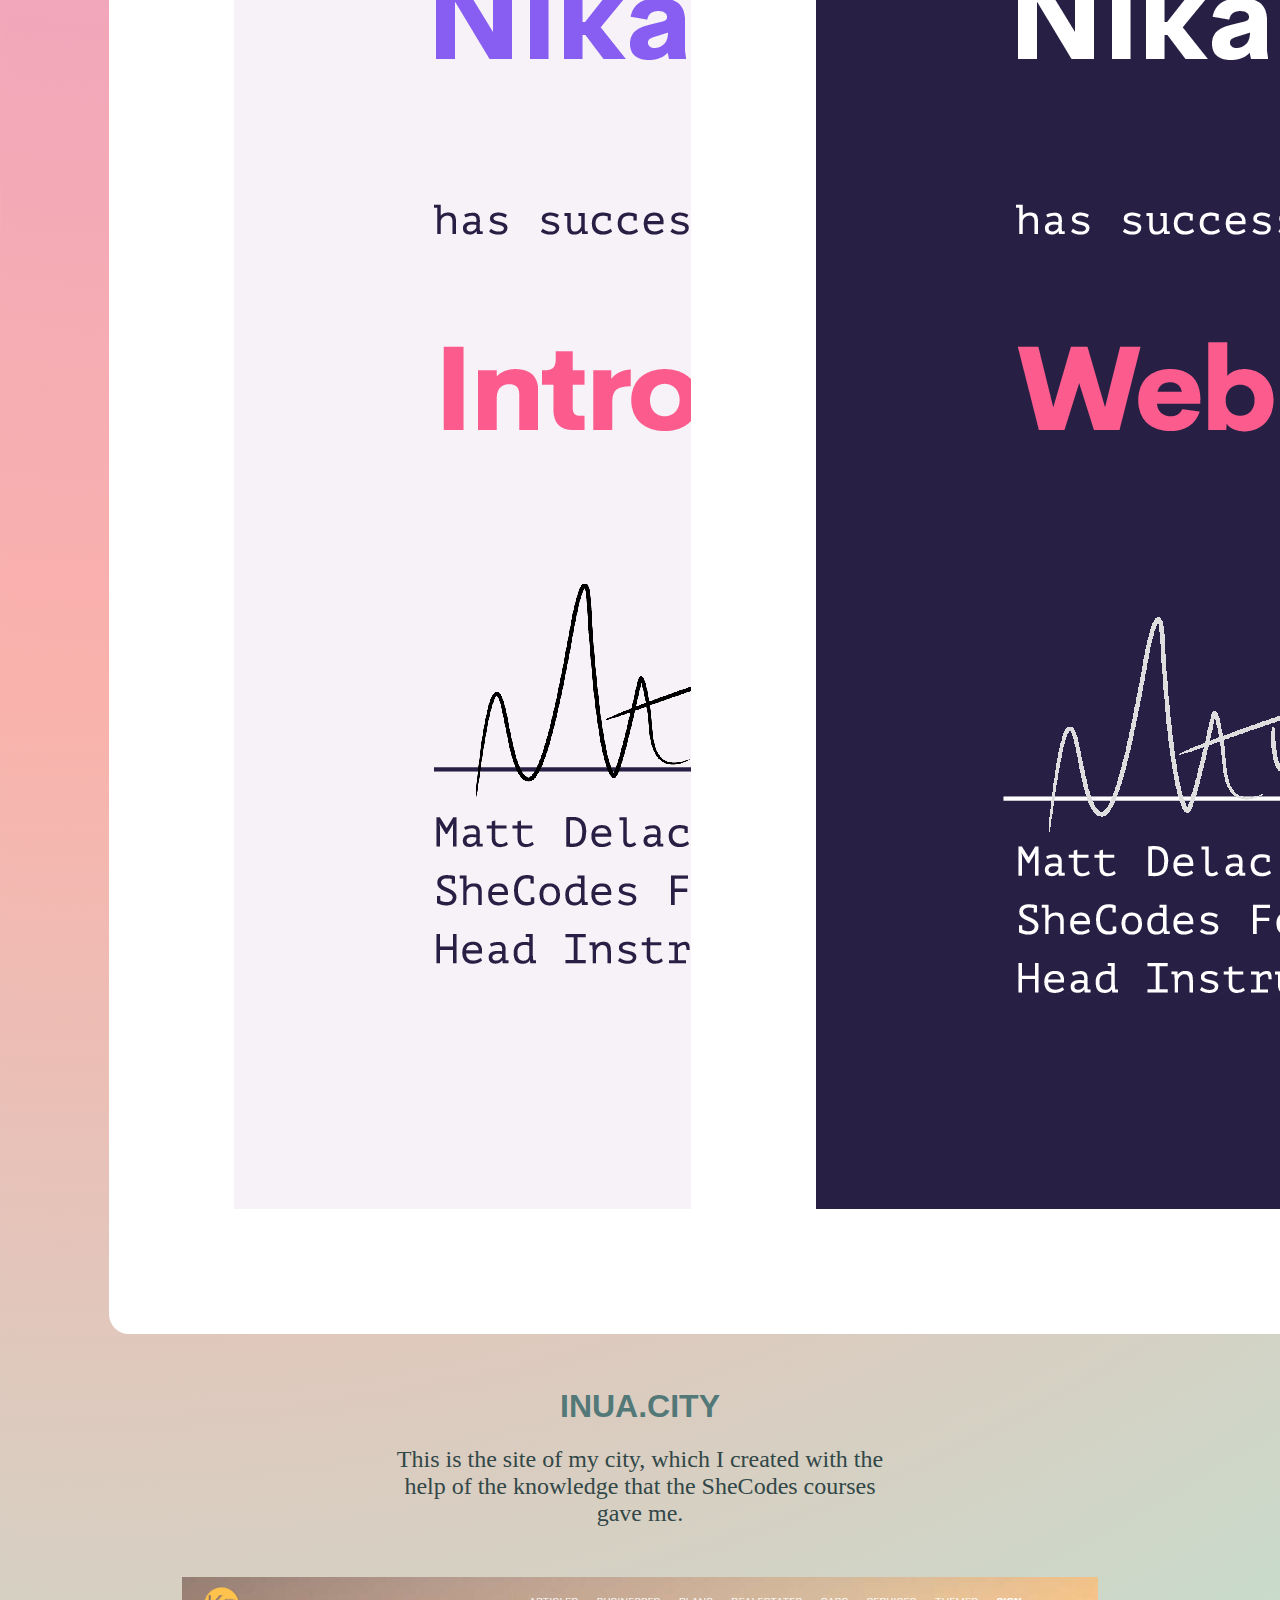
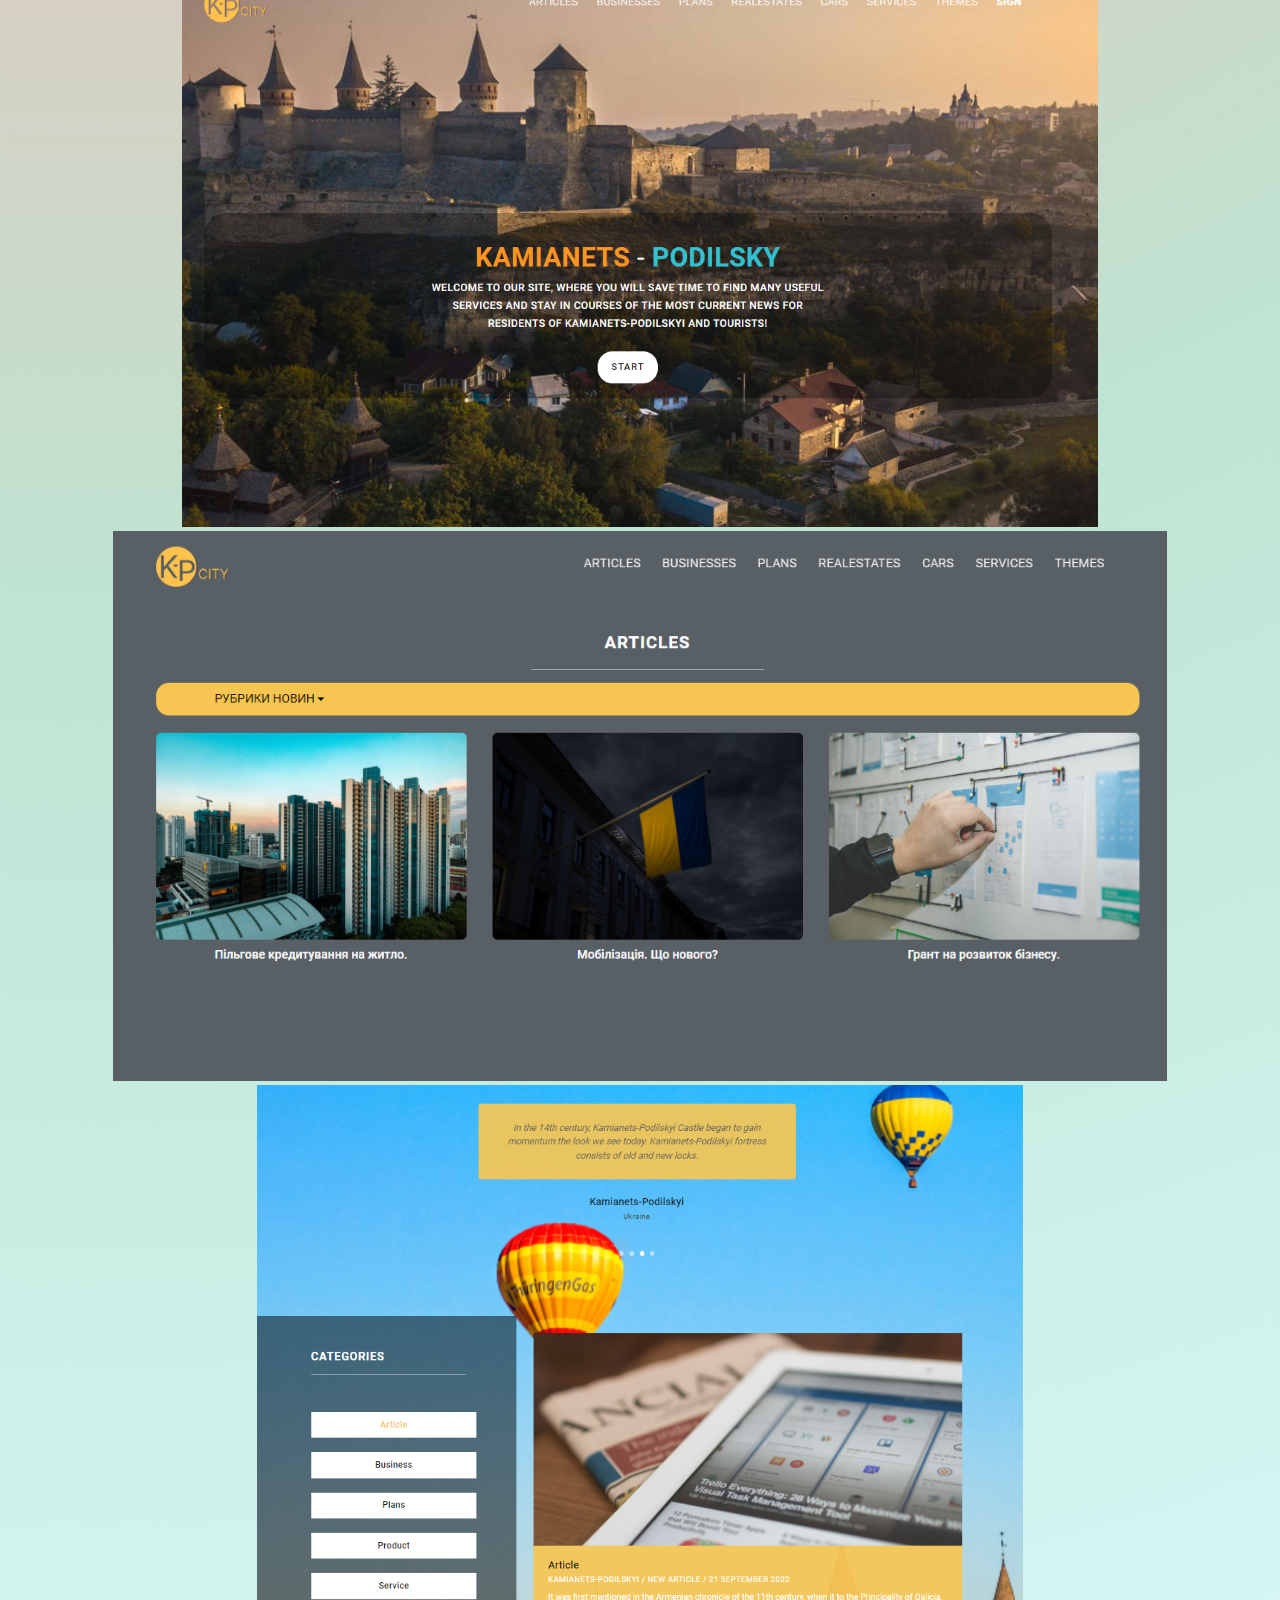
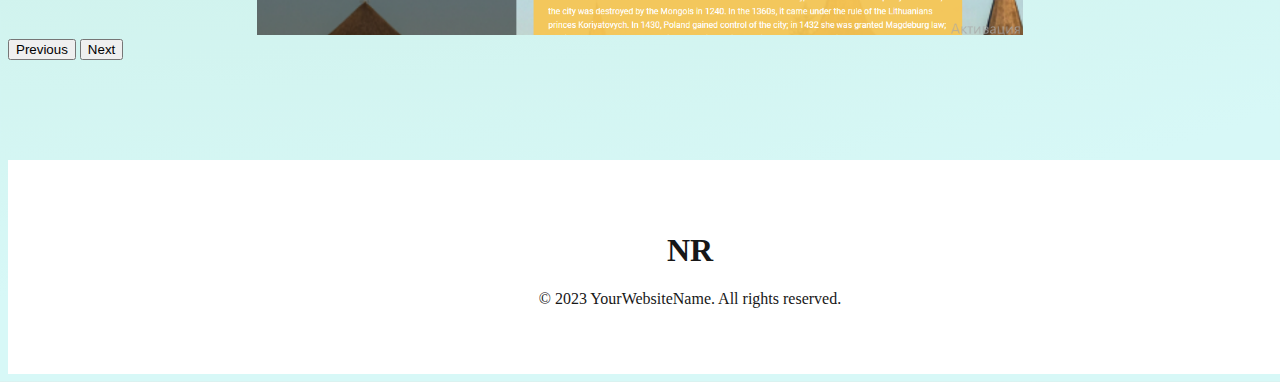
==== commit f8bee6e2: "add work and contact pages, footer, topbar" ====
--- a/index.html
+++ b/index.html
@@ -4,18 +4,35 @@
 <head>
     <meta charset="UTF-8">
     <meta name="viewport" content="width=device-width, initial-scale=1.0">
+    <meta name="description"  content="Welcome to my portfolio." />
     <link rel="stylesheet" href="/css/portfolio.css">
     <link href="https://cdn.jsdelivr.net/npm/bootstrap@5.3.2/dist/css/bootstrap.min.css" rel="stylesheet"
         integrity="sha384-T3c6CoIi6uLrA9TneNEoa7RxnatzjcDSCmG1MXxSR1GAsXEV/Dwwykc2MPK8M2HN" crossorigin="anonymous">
     <title>Nika-Portfolio</title>
 </head>
-
 <body class="body">
+  <nav class="navbar navbar-expand-lg bg-body-tertiary">
+    <div class="container-fluid">
+      <a class="navbar-brand" href="#">NR</a>
+      <button class="navbar-toggler" type="button" data-bs-toggle="collapse" data-bs-target="#navbarNavAltMarkup" aria-controls="navbarNavAltMarkup" aria-expanded="false" aria-label="Toggle navigation">
+        <span class="navbar-toggler-icon"></span>
+      </button>
+      <div class="collapse navbar-collapse" id="navbarNavAltMarkup">
+        <div class="navbar-nav">
+          <a class="nav-link active" aria-current="page" href="index.html">Home</a>
+          <a class="nav-link" href="about.html">About me</a>
+          <a class="nav-link" href="work.html">Work</a>
+          <a class="nav-link" href="contact.html">Contact me</a>
+        </div>
+      </div>
+    </div>
+  </nav>
         <div class="about_me container">
             <p class="title"><em>Hello</em><br />I am Nika</p>
             <div class="navigation-links">
-              <a href="#" class="contact-link">Contact me</a>
               <a href="about.html" class="about-link">About me</a>
+              <a href="work.html" class="about-link">My Work</a>
+              <a href="contact.html" class="contact-link">Contact me</a>
             </div>
         </div>
         <div class="portfolio container">
@@ -55,6 +72,12 @@
                   <span class="visually-hidden">Next</span>
                 </button>
               </div>
+        </div>
+              <footer>
+                <h1>NR</h1>
+                <p>&copy; 2023 YourWebsiteName. All rights reserved.</p>
+              </footer>
+            
         <script src="https://cdn.jsdelivr.net/npm/bootstrap@5.3.2/dist/js/bootstrap.bundle.min.js"></script>
 </body>
 
--- a/css/portfolio.css
+++ b/css/portfolio.css
@@ -103,3 +103,19 @@
   box-shadow: var(--box-shadow);
   color: white;
 }
+.contact a{
+  text-decoration: none;
+  font-size: 30px;
+  color:rgb(85, 163, 223);
+}
+img{
+  border-radius: 20px;
+}
+footer {
+  background-color: #ffffff;
+  color: #171717;
+  text-align: center;
+  bottom: 0;
+  width: 100%;
+  padding: 50px;
+}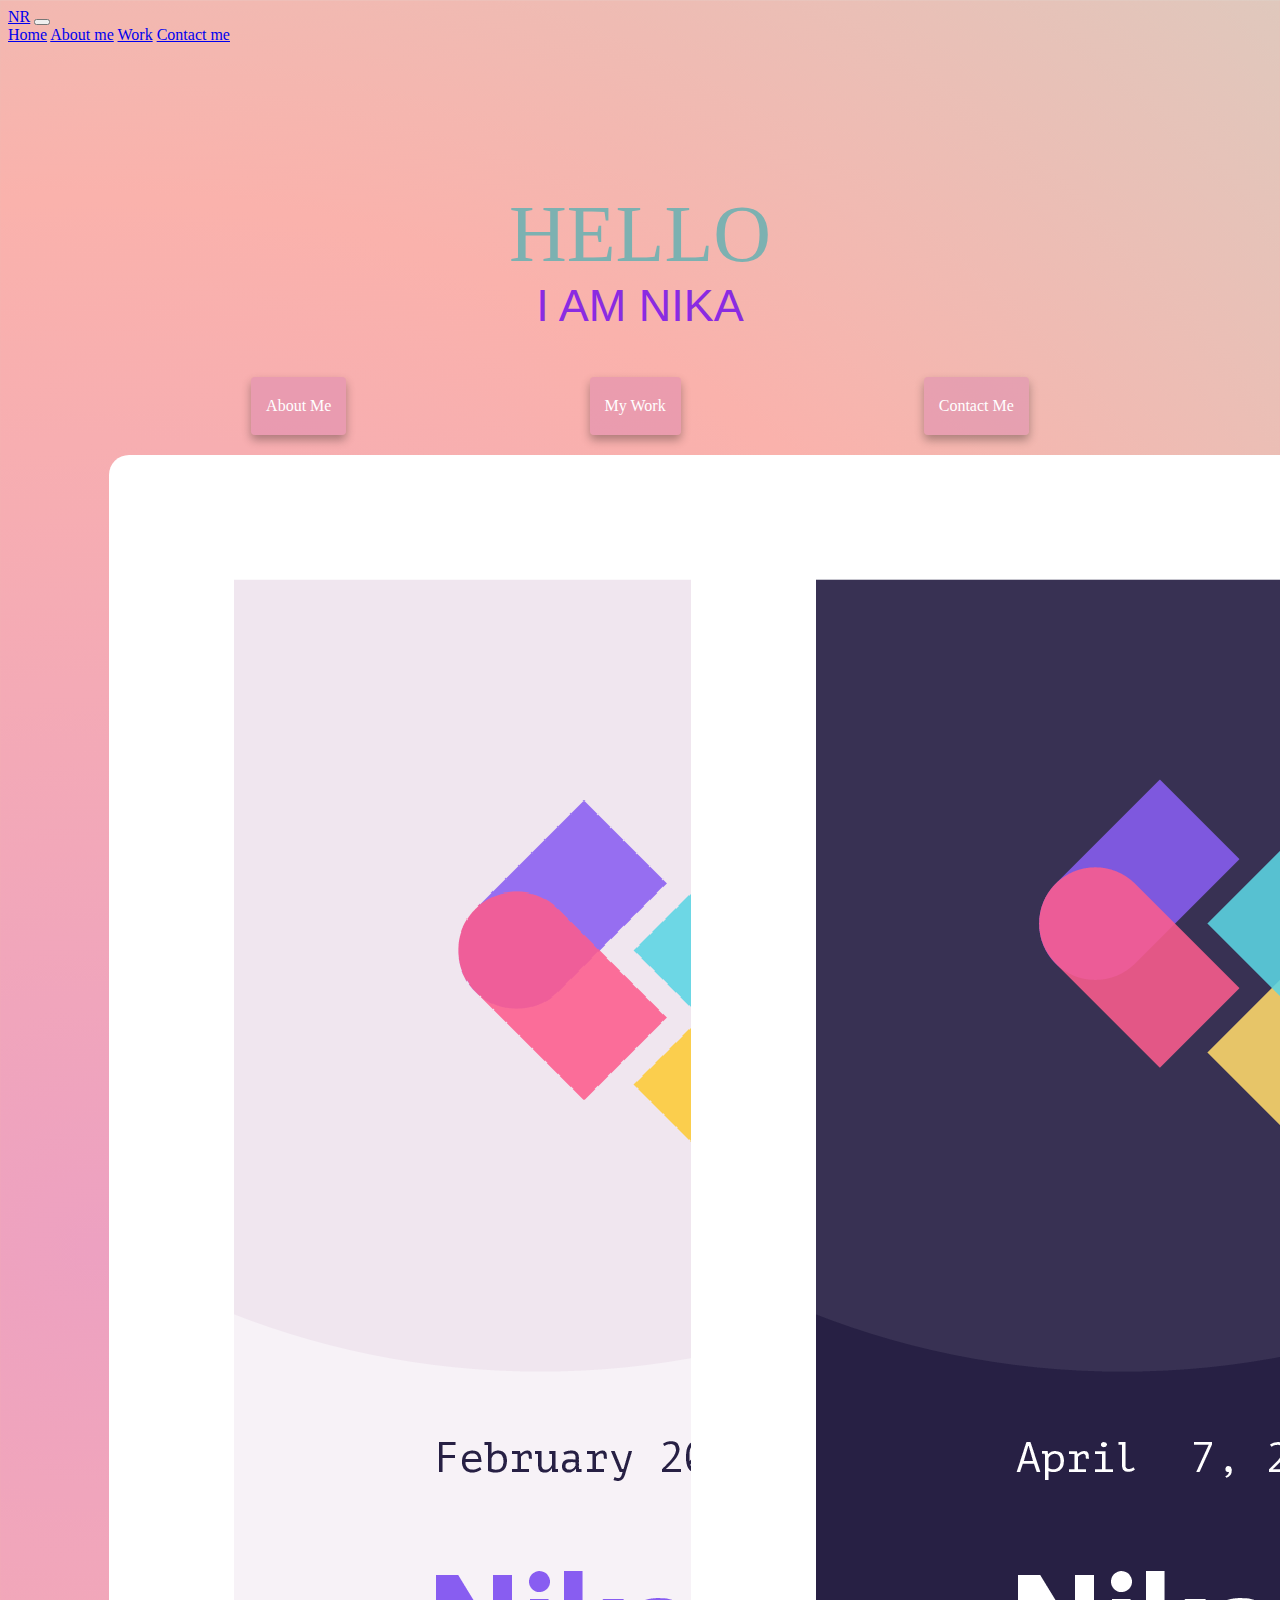
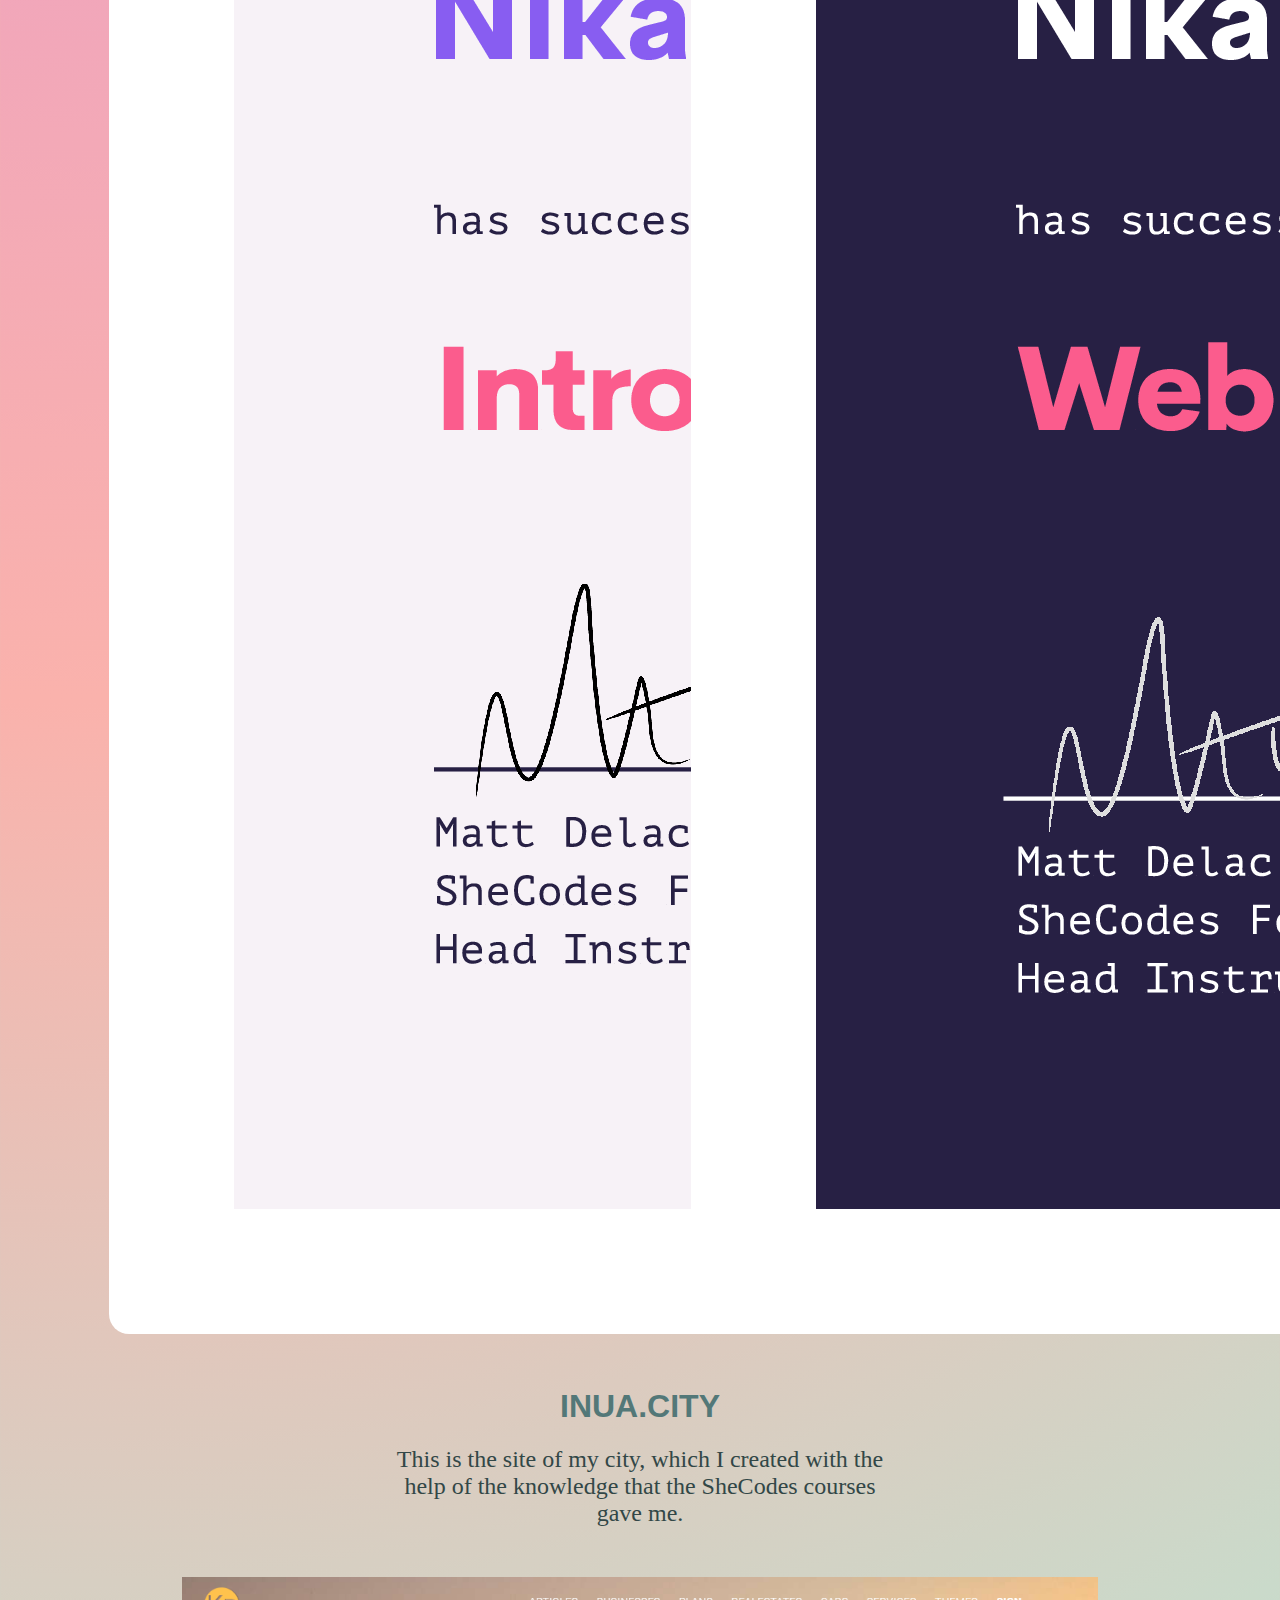
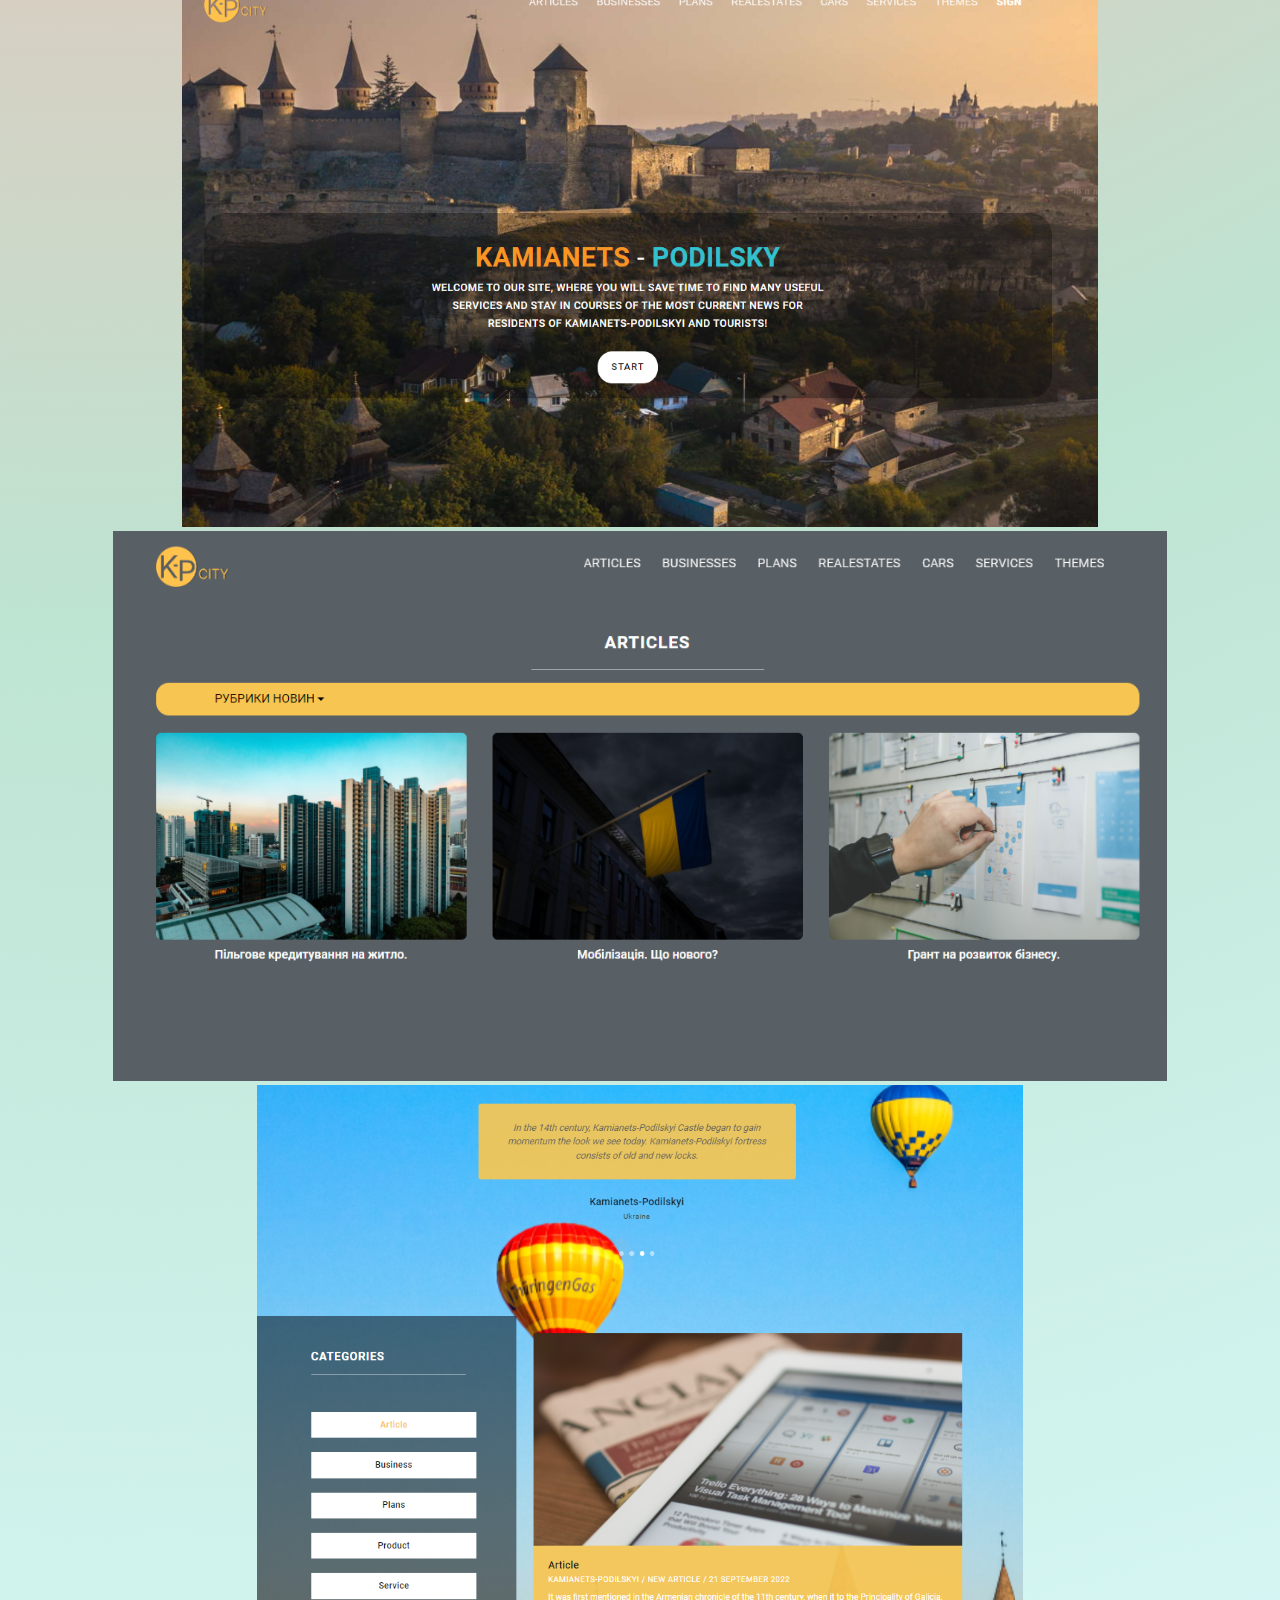
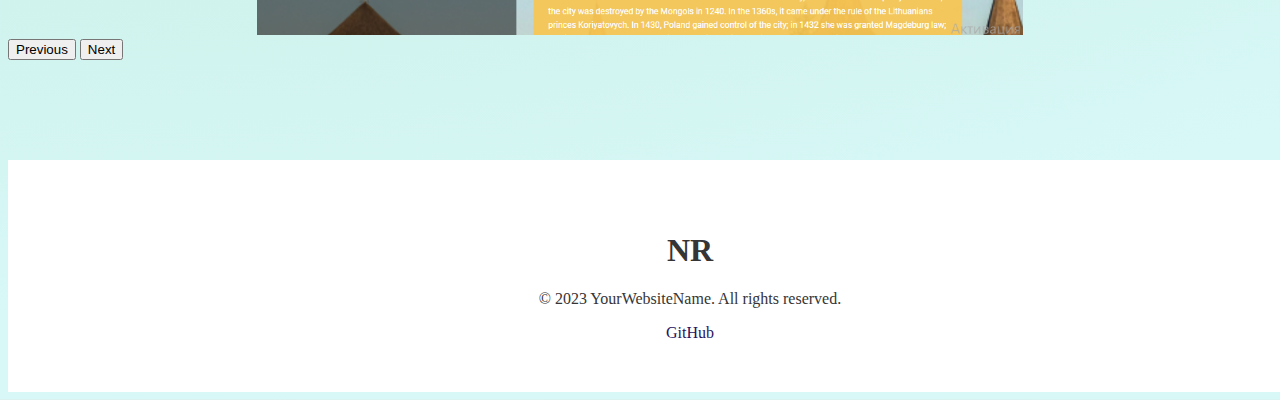
==== commit 26fd993e: "add gihublinks" ====
--- a/index.html
+++ b/index.html
@@ -76,6 +76,7 @@
               <footer>
                 <h1>NR</h1>
                 <p>&copy; 2023 YourWebsiteName. All rights reserved.</p>
+                <a href="https://github.com/nikiquickie/portfolio-project">GitHub</a>
               </footer>
             
         <script src="https://cdn.jsdelivr.net/npm/bootstrap@5.3.2/dist/js/bootstrap.bundle.min.js"></script>
--- a/css/portfolio.css
+++ b/css/portfolio.css
@@ -113,9 +113,13 @@
 }
 footer {
   background-color: #ffffff;
-  color: #171717;
+  color: #363535;
   text-align: center;
   bottom: 0;
   width: 100%;
   padding: 50px;
+}
+footer a{
+  text-decoration: none;
+  color: #27145e;
 }